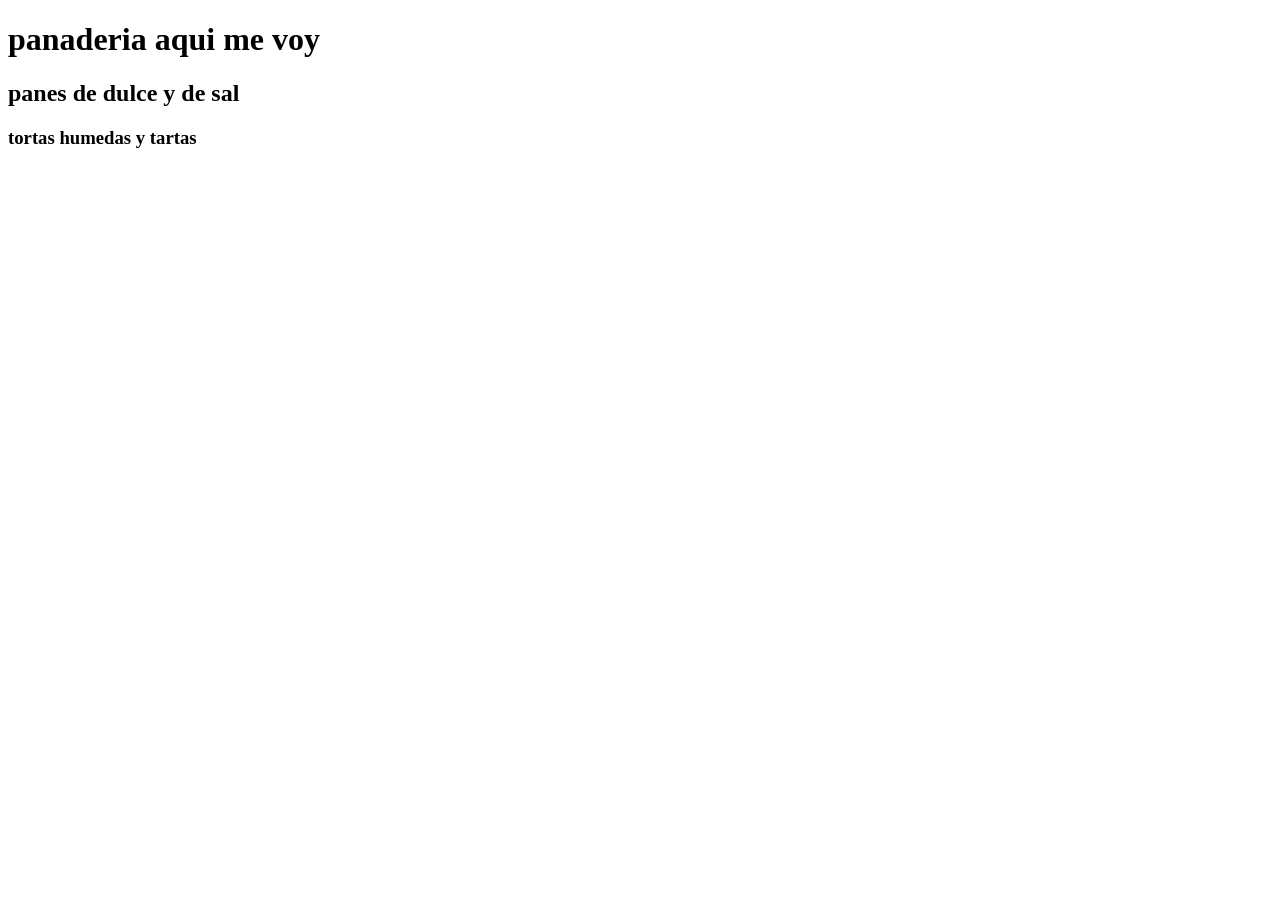
==== index.html @ b2ba05e3 "SEMANA 2" ====
<!DOCTYPE html>
<html lang="en">
<head>
    <meta charset="UTF-8">
    <meta name="viewport" content="width=device-width, initial-scale=1.0">
    <title>Document</title>
</head>
<body>
    <h1>panaderia aqui me voy </h1>
    <h2>panes de dulce y de sal </h2>
    <h3>tortas humedas y tartas </h3>
    
</body>
</html>
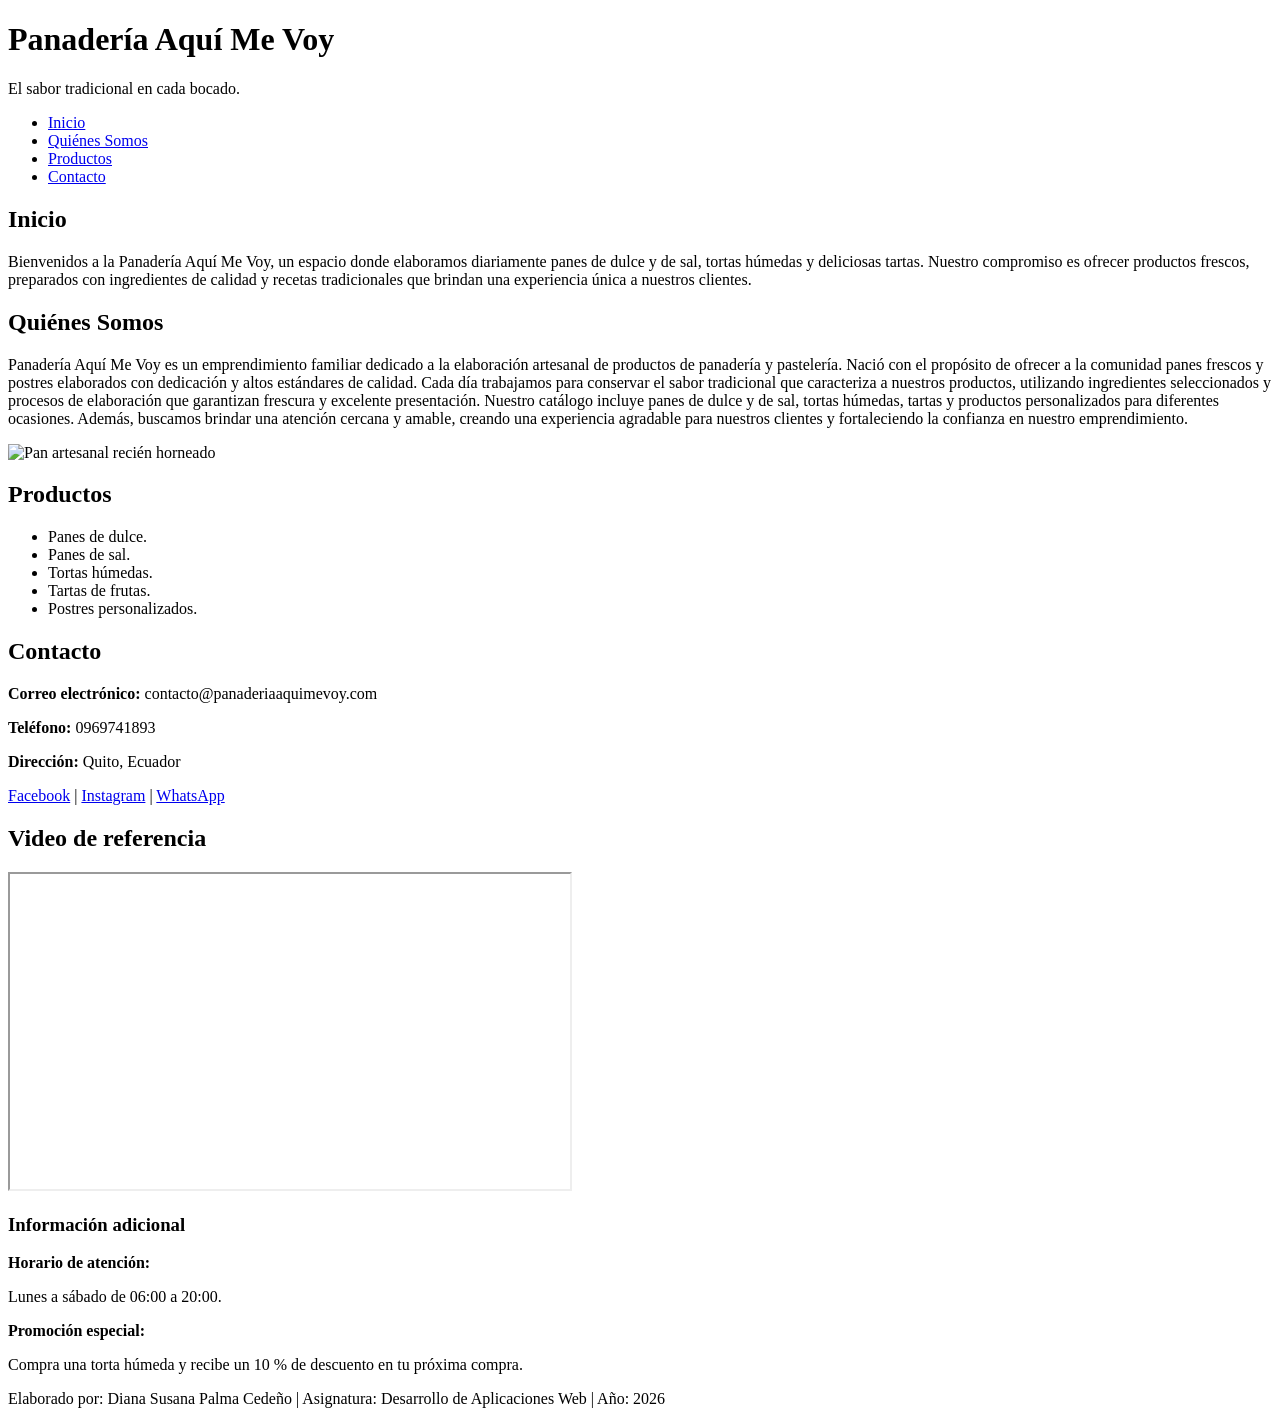
==== commit 3b2b2a63: "SEMANA 2" ====
--- a/index.html
+++ b/index.html
@@ -1,14 +1,123 @@
 <!DOCTYPE html>
-<html lang="en">
+<html lang="es">
+
 <head>
     <meta charset="UTF-8">
     <meta name="viewport" content="width=device-width, initial-scale=1.0">
-    <title>Document</title>
+    <title>Panadería Aquí Me Voy</title>
 </head>
+
 <body>
-    <h1>panaderia aqui me voy </h1>
-    <h2>panes de dulce y de sal </h2>
-    <h3>tortas humedas y tartas </h3>
-    
+
+    <header>
+        <h1>Panadería Aquí Me Voy</h1>
+        <p>El sabor tradicional en cada bocado.</p>
+    </header>
+
+    <nav>
+        <ul>
+            <li><a href="#inicio">Inicio</a></li>
+            <li><a href="#quienes-somos">Quiénes Somos</a></li>
+            <li><a href="#productos">Productos</a></li>
+            <li><a href="#contacto">Contacto</a></li>
+        </ul>
+    </nav>
+
+    <main>
+
+        <section id="inicio">
+            <h2>Inicio</h2>
+
+            <article>
+                <p>
+                    Bienvenidos a la Panadería Aquí Me Voy, un espacio donde elaboramos
+                    diariamente panes de dulce y de sal, tortas húmedas y deliciosas tartas.
+                    Nuestro compromiso es ofrecer productos frescos, preparados con ingredientes
+                    de calidad y recetas tradicionales que brindan una experiencia única a
+                    nuestros clientes.
+                </p>
+            </article>
+        </section>
+
+        <section id="quienes-somos">
+            <h2>Quiénes Somos</h2>
+
+            <p>
+                Panadería Aquí Me Voy es un emprendimiento familiar dedicado a la elaboración
+                artesanal de productos de panadería y pastelería. Nació con el propósito de
+                ofrecer a la comunidad panes frescos y postres elaborados con dedicación y
+                altos estándares de calidad.
+
+                Cada día trabajamos para conservar el sabor tradicional que caracteriza a
+                nuestros productos, utilizando ingredientes seleccionados y procesos de
+                elaboración que garantizan frescura y excelente presentación.
+
+                Nuestro catálogo incluye panes de dulce y de sal, tortas húmedas, tartas y
+                productos personalizados para diferentes ocasiones. Además, buscamos brindar
+                una atención cercana y amable, creando una experiencia agradable para nuestros
+                clientes y fortaleciendo la confianza en nuestro emprendimiento.
+            </p>
+
+            <img src="https://images.unsplash.com/photo-1509440159596-0249088772ff?w=800"
+                alt="Pan artesanal recién horneado" width="500">
+        </section>
+
+        <section id="productos">
+            <h2>Productos</h2>
+
+            <ul>
+                <li>Panes de dulce.</li>
+                <li>Panes de sal.</li>
+                <li>Tortas húmedas.</li>
+                <li>Tartas de frutas.</li>
+                <li>Postres personalizados.</li>
+            </ul>
+        </section>
+
+        <section id="contacto">
+            <h2>Contacto</h2>
+
+            <p><strong>Correo electrónico:</strong> contacto@panaderiaaquimevoy.com</p>
+            <p><strong>Teléfono:</strong> 0969741893</p>
+            <p><strong>Dirección:</strong> Quito, Ecuador</p>
+
+            <p>
+                <a href="https://www.facebook.com/" target="_blank">Facebook</a> |
+                <a href="https://www.instagram.com/" target="_blank">Instagram</a> |
+                <a href="https://www.whatsapp.com/" target="_blank">WhatsApp</a>
+            </p>
+        </section>
+
+        <section>
+            <h2>Video de referencia</h2>
+
+            <iframe width="560" height="315"
+                src="https://www.youtube.com/embed/8M7A7aTg3Yo"
+                title="Proceso de elaboración del pan"
+                allowfullscreen>
+            </iframe>
+        </section>
+
+    </main>
+
+    <aside>
+        <h3>Información adicional</h3>
+
+        <p><strong>Horario de atención:</strong></p>
+        <p>Lunes a sábado de 06:00 a 20:00.</p>
+
+        <p><strong>Promoción especial:</strong></p>
+        <p>Compra una torta húmeda y recibe un 10 % de descuento en tu próxima compra.</p>
+    </aside>
+
+    <footer>
+        <p>
+            Elaborado por: Diana Susana Palma Cedeño |
+            Asignatura: Desarrollo de Aplicaciones Web |
+            Año: 2026
+        </p>
+    </footer>
+
 </body>
+
 </html>
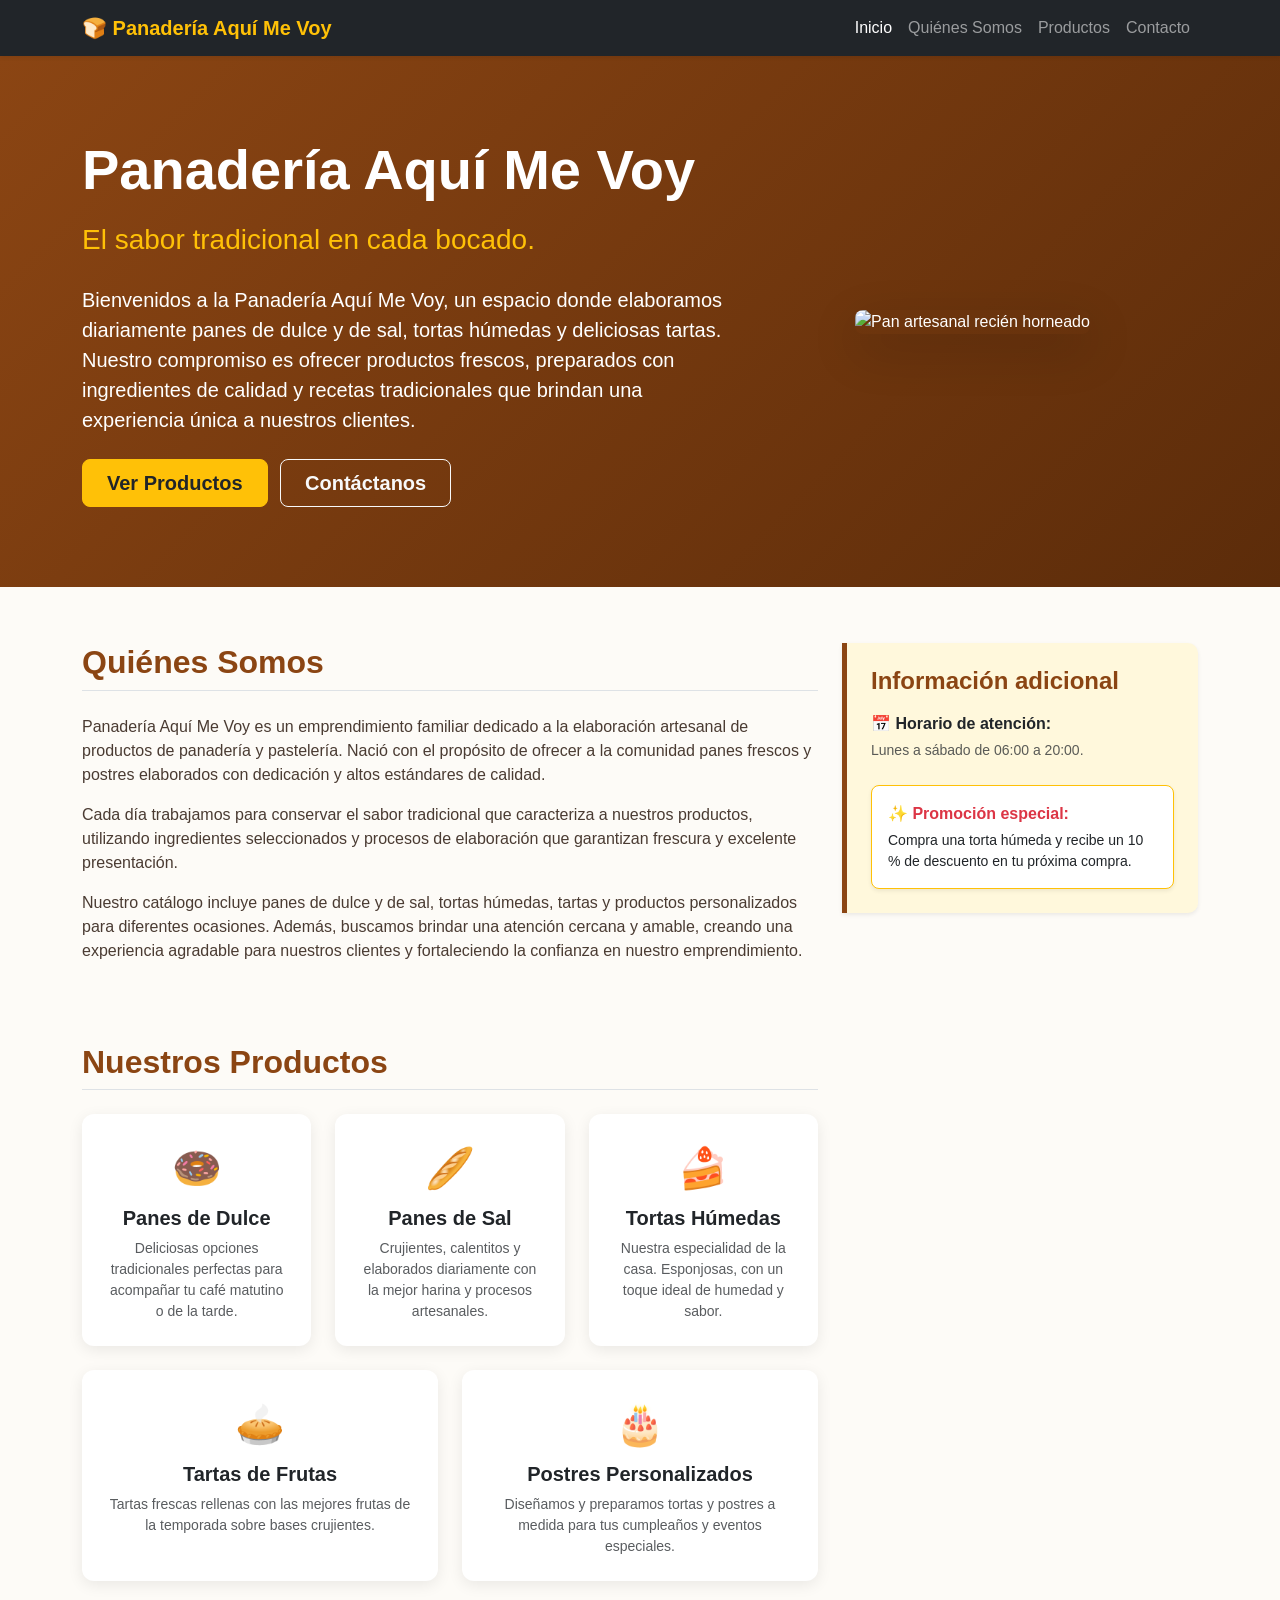
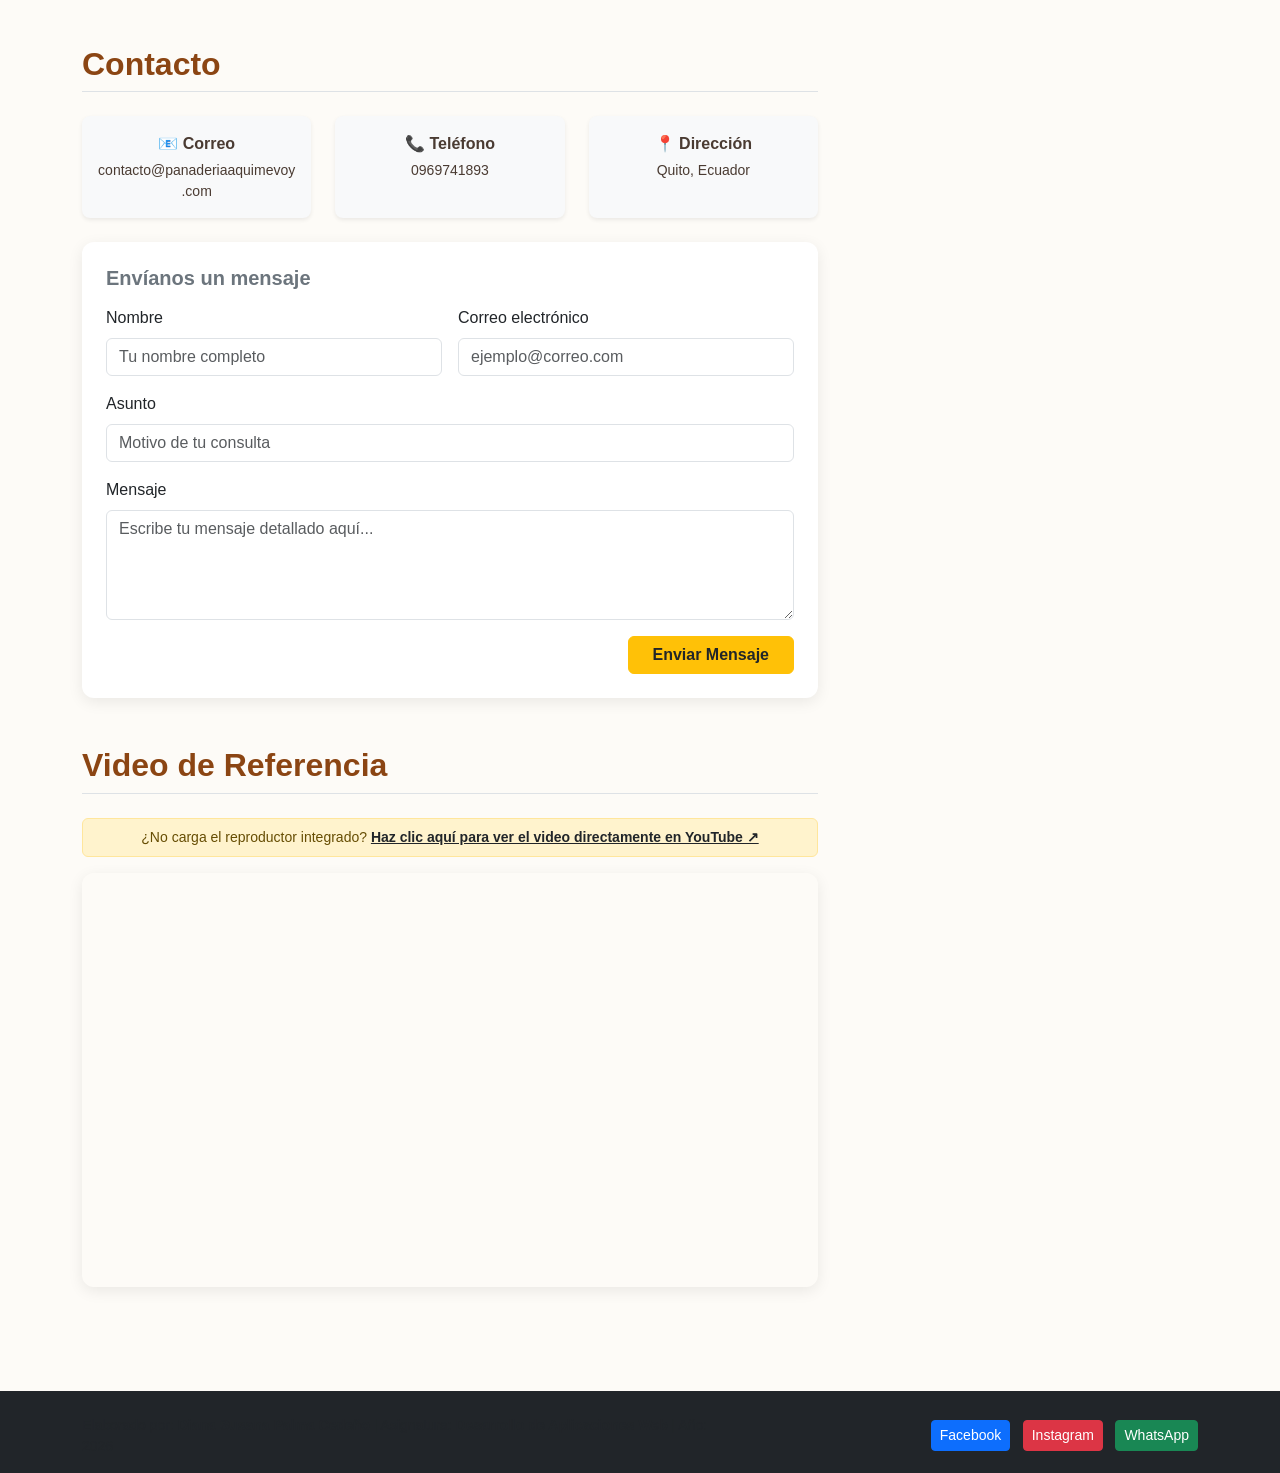
==== commit 8d7f7944: "Semana 2" ====
--- a/index.html
+++ b/index.html
@@ -5,119 +5,320 @@
     <meta charset="UTF-8">
     <meta name="viewport" content="width=device-width, initial-scale=1.0">
     <title>Panadería Aquí Me Voy</title>
+    
+    <link href="https://cdn.jsdelivr.net/npm/bootstrap@5.3.3/dist/css/bootstrap.min.css" rel="stylesheet" integrity="sha384-QWTKZyjpPEjISv5WaRU9OFeRpok6YctnYmDr5pNlyT2bRjXh0JMhjY6hW+ALEwIH" crossorigin="anonymous">
+    
+    <style>
+        :root {
+            --primary-color: #8B4513; /* Marrón cálido para panadería */
+            --accent-color: #D2691E;  /* Color chocolate/tostado */
+            --light-bg: #FFF8DC;      /* Fondo crema suave */
+            --custom-shadow: 0 4px 15px rgba(0, 0, 0, 0.08);
+        }
+
+        body {
+            font-family: 'Segoe UI', Tahoma, Geneva, Verdana, sans-serif;
+            background-color: #fdfbf7;
+            color: #4a3b32;
+            scroll-behavior: smooth;
+        }
+
+        /* Hero Section personalizado */
+        .hero-section {
+            background: linear-gradient(135deg, #8B4513 0%, #5c2c0a 100%);
+            color: #fff;
+            padding: 80px 0;
+        }
+
+        /* Tarjetas de productos personalizadas */
+        .card-custom {
+            border: none;
+            border-radius: 12px;
+            box-shadow: var(--custom-shadow);
+            transition: transform 0.3s ease, box-shadow 0.3s ease;
+            background-color: #ffffff;
+        }
+
+        .card-custom:hover {
+            transform: translateY(-5px);
+            box-shadow: 0 8px 25px rgba(139, 69, 19, 0.15);
+        }
+
+        /* Estilo para el panel lateral Aside */
+        .aside-panel {
+            background-color: var(--light-bg);
+            border-left: 5px solid var(--primary-color);
+            border-radius: 0 10px 10px 0;
+        }
+
+        /* Ajuste responsivo para el contenedor de video */
+        .video-container {
+            position: relative;
+            padding-bottom: 56.25%;
+            height: 0;
+            overflow: hidden;
+            border-radius: 12px;
+            box-shadow: var(--custom-shadow);
+        }
+
+        .video-container iframe {
+            position: absolute;
+            top: 0;
+            left: 0;
+            width: 100%;
+            height: 100%;
+        }
+
+        /* Media Query obligatoria para optimización en pantallas pequeñas */
+        @media (max-width: 768px) {
+            .hero-section {
+                padding: 50px 0;
+                text-align: center;
+            }
+            .aside-panel {
+                border-left: none;
+                border-top: 5px solid var(--primary-color);
+                border-radius: 0 0 10px 10px;
+                margin-top: 2rem;
+            }
+        }
+    </style>
 </head>
 
 <body>
 
-    <header>
-        <h1>Panadería Aquí Me Voy</h1>
-        <p>El sabor tradicional en cada bocado.</p>
+    <header class="sticky-top">
+        <nav class="navbar navbar-expand-lg navbar-dark bg-dark shadow-sm">
+            <div class="container">
+                <a class="navbar-brand fw-bold text-warning" href="#">🍞 Panadería Aquí Me Voy</a>
+                <button class="navbar-toggler" type="button" data-bs-toggle="collapse" data-bs-target="#navbarNav" aria-controls="navbarNav" aria-expanded="false" aria-label="Toggle navigation">
+                    <span class="navbar-toggler-icon"></span>
+                </button>
+                <div class="collapse navbar-collapse" id="navbarNav">
+                    <ul class="navbar-nav ms-auto fw-medium">
+                        <li class="nav-item"><a class="nav-link active" href="#inicio">Inicio</a></li>
+                        <li class="nav-item"><a class="nav-link" href="#quienes-somos">Quiénes Somos</a></li>
+                        <li class="nav-item"><a class="nav-link" href="#productos">Productos</a></li>
+                        <li class="nav-item"><a class="nav-link" href="#contacto">Contacto</a></li>
+                    </ul>
+                </div>
+            </div>
+        </nav>
     </header>
 
-    <nav>
-        <ul>
-            <li><a href="#inicio">Inicio</a></li>
-            <li><a href="#quienes-somos">Quiénes Somos</a></li>
-            <li><a href="#productos">Productos</a></li>
-            <li><a href="#contacto">Contacto</a></li>
-        </ul>
-    </nav>
-
     <main>
 
-        <section id="inicio">
-            <h2>Inicio</h2>
-
-            <article>
-                <p>
-                    Bienvenidos a la Panadería Aquí Me Voy, un espacio donde elaboramos
-                    diariamente panes de dulce y de sal, tortas húmedas y deliciosas tartas.
-                    Nuestro compromiso es ofrecer productos frescos, preparados con ingredientes
-                    de calidad y recetas tradicionales que brindan una experiencia única a
-                    nuestros clientes.
-                </p>
-            </article>
+        <section id="inicio" class="hero-section text-center text-md-start">
+            <div class="container">
+                <div class="row align-items-center">
+                    <div class="col-md-7">
+                        <h1 class="display-4 fw-bold mb-3">Panadería Aquí Me Voy</h1>
+                        <p class="lead mb-4 fs-3 text-warning italic">El sabor tradicional en cada bocado.</p>
+                        <article>
+                            <p class="mb-4 fs-5">
+                                Bienvenidos a la Panadería Aquí Me Voy, un espacio donde elaboramos
+                                diariamente panes de dulce y de sal, tortas húmedas y deliciosas tartas.
+                                Nuestro compromiso es ofrecer productos frescos, preparados con ingredientes
+                                de calidad y recetas tradicionales que brindan una experiencia única a nuestros clientes.
+                            </p>
+                        </article>
+                        <a href="#productos" class="btn btn-warning btn-lg px-4 me-2 fw-semibold text-dark">Ver Productos</a>
+                        <a href="#contacto" class="btn btn-outline-light btn-lg px-4 fw-semibold">Contáctanos</a>
+                    </div>
+                    <div class="col-md-5 text-center mt-4 mt-md-0">
+                        <img src="https://images.unsplash.com/photo-1509440159596-0249088772ff?w=800" alt="Pan artesanal recién horneado" class="img-fluid rounded-3 shadow-lg">
+                    </div>
+                </div>
+            </div>
         </section>
 
-        <section id="quienes-somos">
-            <h2>Quiénes Somos</h2>
-
-            <p>
-                Panadería Aquí Me Voy es un emprendimiento familiar dedicado a la elaboración
-                artesanal de productos de panadería y pastelería. Nació con el propósito de
-                ofrecer a la comunidad panes frescos y postres elaborados con dedicación y
-                altos estándares de calidad.
-
-                Cada día trabajamos para conservar el sabor tradicional que caracteriza a
-                nuestros productos, utilizando ingredientes seleccionados y procesos de
-                elaboración que garantizan frescura y excelente presentación.
-
-                Nuestro catálogo incluye panes de dulce y de sal, tortas húmedas, tartas y
-                productos personalizados para diferentes ocasiones. Además, buscamos brindar
-                una atención cercana y amable, creando una experiencia agradable para nuestros
-                clientes y fortaleciendo la confianza en nuestro emprendimiento.
-            </p>
-
-            <img src="https://images.unsplash.com/photo-1509440159596-0249088772ff?w=800"
-                alt="Pan artesanal recién horneado" width="500">
-        </section>
-
-        <section id="productos">
-            <h2>Productos</h2>
-
-            <ul>
-                <li>Panes de dulce.</li>
-                <li>Panes de sal.</li>
-                <li>Tortas húmedas.</li>
-                <li>Tartas de frutas.</li>
-                <li>Postres personalizados.</li>
-            </ul>
-        </section>
-
-        <section id="contacto">
-            <h2>Contacto</h2>
-
-            <p><strong>Correo electrónico:</strong> contacto@panaderiaaquimevoy.com</p>
-            <p><strong>Teléfono:</strong> 0969741893</p>
-            <p><strong>Dirección:</strong> Quito, Ecuador</p>
-
-            <p>
-                <a href="https://www.facebook.com/" target="_blank">Facebook</a> |
-                <a href="https://www.instagram.com/" target="_blank">Instagram</a> |
-                <a href="https://www.whatsapp.com/" target="_blank">WhatsApp</a>
-            </p>
-        </section>
-
-        <section>
-            <h2>Video de referencia</h2>
-
-            <iframe width="560" height="315"
-                src="https://www.youtube.com/embed/8M7A7aTg3Yo"
-                title="Proceso de elaboración del pan"
-                allowfullscreen>
-            </iframe>
-        </section>
+        <div class="container my-5 py-2">
+            <div class="row">
+                
+                <div class="col-lg-8">
+                    
+                    <section id="quienes-somos" class="mb-5 pb-3">
+                        <h2 class="fw-bold text-start mb-4 pb-2 border-bottom" style="color: var(--primary-color);">Quiénes Somos</h2>
+                        <div class="row align-items-center">
+                            <div class="col-md-12">
+                                <p class="lh-base text-justify">
+                                    Panadería Aquí Me Voy es un emprendimiento familiar dedicado a la elaboración
+                                    artesanal de productos de panadería y pastelería. Nació con el propósito de
+                                    ofrecer a la comunidad panes frescos y postres elaborados con dedicación y
+                                    altos estándares de calidad.
+                                </p>
+                                <p class="lh-base text-justify">
+                                    Cada día trabajamos para conservar el sabor tradicional que caracteriza a
+                                    nuestros productos, utilizando ingredientes seleccionados y procesos de
+                                    elaboración que garantizan frescura y excelente presentación.
+                                </p>
+                                <p class="lh-base text-justify">
+                                    Nuestro catálogo incluye panes de dulce y de sal, tortas húmedas, tartas y
+                                    productos personalizados para diferentes ocasiones. Además, buscamos brindar
+                                    una atención cercana y amable, creando una experiencia agradable para nuestros
+                                    clientes y fortaleciendo la confianza en nuestro emprendimiento.
+                                </p>
+                            </div>
+                        </div>
+                    </section>
+
+                    <section id="productos" class="mb-5 pb-3">
+                        <h2 class="fw-bold mb-4 pb-2 border-bottom" style="color: var(--primary-color);">Nuestros Productos</h2>
+                        <div class="row g-4">
+                            <div class="col-md-6 col-xl-4">
+                                <div class="card h-100 card-custom">
+                                    <div class="card-body p-4 text-center">
+                                        <div class="fs-1 mb-2">🍩</div>
+                                        <h5 class="card-title fw-bold">Panes de Dulce</h5>
+                                        <p class="card-text text-muted small">Deliciosas opciones tradicionales perfectas para acompañar tu café matutino o de la tarde.</p>
+                                    </div>
+                                </div>
+                            </div>
+                            <div class="col-md-6 col-xl-4">
+                                <div class="card h-100 card-custom">
+                                    <div class="card-body p-4 text-center">
+                                        <div class="fs-1 mb-2">🥖</div>
+                                        <h5 class="card-title fw-bold">Panes de Sal</h5>
+                                        <p class="card-text text-muted small">Crujientes, calentitos y elaborados diariamente con la mejor harina y procesos artesanales.</p>
+                                    </div>
+                                </div>
+                            </div>
+                            <div class="col-md-6 col-xl-4">
+                                <div class="card h-100 card-custom">
+                                    <div class="card-body p-4 text-center">
+                                        <div class="fs-1 mb-2">🍰</div>
+                                        <h5 class="card-title fw-bold">Tortas Húmedas</h5>
+                                        <p class="card-text text-muted small">Nuestra especialidad de la casa. Esponjosas, con un toque ideal de humedad y sabor.</p>
+                                    </div>
+                                </div>
+                            </div>
+                            <div class="col-md-6 col-xl-6">
+                                <div class="card h-100 card-custom">
+                                    <div class="card-body p-4 text-center">
+                                        <div class="fs-1 mb-2">🥧</div>
+                                        <h5 class="card-title fw-bold">Tartas de Frutas</h5>
+                                        <p class="card-text text-muted small">Tartas frescas rellenas con las mejores frutas de la temporada sobre bases crujientes.</p>
+                                    </div>
+                                </div>
+                            </div>
+                            <div class="col-md-12 col-xl-6">
+                                <div class="card h-100 card-custom">
+                                    <div class="card-body p-4 text-center">
+                                        <div class="fs-1 mb-2">🎂</div>
+                                        <h5 class="card-title fw-bold">Postres Personalizados</h5>
+                                        <p class="card-text text-muted small">Diseñamos y preparamos tortas y postres a medida para tus cumpleaños y eventos especiales.</p>
+                                    </div>
+                                </div>
+                            </div>
+                        </div>
+                    </section>
+
+                    <section id="contacto" class="mb-5">
+                        <h2 class="fw-bold mb-4 pb-2 border-bottom" style="color: var(--primary-color);">Contacto</h2>
+                        
+                        <div class="row g-4 mb-4">
+                            <div class="col-md-4 text-center">
+                                <div class="p-3 bg-light rounded-3 shadow-sm h-100">
+                                    <p class="mb-1 fw-bold">📧 Correo</p>
+                                    <p class="small text-break mb-0">contacto@panaderiaaquimevoy.com</p>
+                                </div>
+                            </div>
+                            <div class="col-md-4 text-center">
+                                <div class="p-3 bg-light rounded-3 shadow-sm h-100">
+                                    <p class="mb-1 fw-bold">📞 Teléfono</p>
+                                    <p class="small mb-0">0969741893</p>
+                                </div>
+                            </div>
+                            <div class="col-md-4 text-center">
+                                <div class="p-3 bg-light rounded-3 shadow-sm h-100">
+                                    <p class="mb-1 fw-bold">📍 Dirección</p>
+                                    <p class="small mb-0">Quito, Ecuador</p>
+                                </div>
+                            </div>
+                        </div>
+
+                        <div class="card card-custom p-4">
+                            <h4 class="mb-3 fw-bold h5 text-secondary">Envíanos un mensaje</h4>
+                            <form action="#" method="POST">
+                                <div class="row g-3">
+                                    <div class="col-md-6">
+                                        <label for="nombre" class="form-label fw-medium">Nombre</label>
+                                        <input type="text" class="form-control" id="nombre" placeholder="Tu nombre completo" required>
+                                    </div>
+                                    <div class="col-md-6">
+                                        <label for="correo" class="form-label fw-medium">Correo electrónico</label>
+                                        <input type="email" class="form-control" id="correo" placeholder="ejemplo@correo.com" required>
+                                    </div>
+                                    <div class="col-12">
+                                        <label for="asunto" class="form-label fw-medium">Asunto</label>
+                                        <input type="text" class="form-control" id="asunto" placeholder="Motivo de tu consulta" required>
+                                    </div>
+                                    <div class="col-12">
+                                        <label for="mensaje" class="form-label fw-medium">Mensaje</label>
+                                        <textarea class="form-control" id="mensaje" rows="4" placeholder="Escribe tu mensaje detallado aquí..." required></textarea>
+                                    </div>
+                                    <div class="col-12 text-end">
+                                        <button type="submit" class="btn btn-warning px-4 fw-semibold text-dark">Enviar Mensaje</button>
+                                    </div>
+                                </div>
+                            </form>
+                        </div>
+                    </section>
+
+                    <section class="mb-5">
+                        <h2 class="fw-bold mb-4 pb-2 border-bottom" style="color: var(--primary-color);">Video de Referencia</h2>
+                        
+                        <div class="alert alert-warning text-center mb-3 p-2 small" role="alert">
+                            ¿No carga el reproductor integrado? 
+                            <a href="https://youtu.be/_om7--IxCIY" target="_blank" class="fw-bold text-dark text-decoration-underline">
+                                Haz clic aquí para ver el video directamente en YouTube ↗
+                            </a>
+                        </div>
+
+                        <div class="video-container">
+                            <iframe src="https://www.youtube.com/embed/_om7--IxCIY" title="Proceso de elaboración cinematográfico del pan" allowfullscreen></iframe>
+                        </div>
+                    </section>
+
+                </div> <aside class="col-lg-4">
+                    <div class="aside-panel p-4 shadow-sm sticky-top" style="top: 85px; z-index: 10;">
+                        <h3 class="fw-bold h4 mb-3" style="color: var(--primary-color);">Información adicional</h3>
+                        
+                        <p class="mb-1 fw-bold text-dark">📅 Horario de atención:</p>
+                        <p class="text-muted small mb-4">Lunes a sábado de 06:00 a 20:00.</p>
+                        
+                        <div class="p-3 rounded-3 bg-white border border-warning shadow-sm">
+                            <p class="mb-1 fw-bold text-danger">✨ Promoción especial:</p>
+                            <p class="small mb-0 text-dark">Compra una torta húmeda y recibe un 10 % de descuento en tu próxima compra.</p>
+                        </div>
+                    </div>
+                </aside>
+
+            </div>
+        </div>
 
     </main>
 
-    <aside>
-        <h3>Información adicional</h3>
-
-        <p><strong>Horario de atención:</strong></p>
-        <p>Lunes a sábado de 06:00 a 20:00.</p>
-
-        <p><strong>Promoción especial:</strong></p>
-        <p>Compra una torta húmeda y recibe un 10 % de descuento en tu próxima compra.</p>
-    </aside>
-
-    <footer>
-        <p>
-            Elaborado por: Diana Susana Palma Cedeño |
-            Asignatura: Desarrollo de Aplicaciones Web |
-            Año: 2026
-        </p>
+    <footer class="bg-dark text-white pt-4 pb-3 mt-5">
+        <div class="container text-center text-md-start">
+            <div class="row align-items-center">
+                <div class="col-md-7 mb-3 mb-md-0">
+                    <p class="mb-0 small text-muted">
+                        Elaborado por: <strong>Diana Susana Palma Cedeño</strong> | 
+                        Asignatura: <strong>Desarrollo de Aplicaciones Web</strong> | 
+                        Año: 2026
+                    </p>
+                </div>
+                <div class="col-md-5 text-center text-md-end">
+                    <a href="https://www.facebook.com/" target="_blank" class="btn btn-sm btn-primary me-2 fw-medium">Facebook</a>
+                    <a href="https://www.instagram.com/" target="_blank" class="btn btn-sm btn-danger me-2 fw-medium">Instagram</a>
+                    <a href="https://www.whatsapp.com/" target="_blank" class="btn btn-sm btn-success fw-medium">WhatsApp</a>
+                </div>
+            </div>
+        </div>
     </footer>
 
+    <script src="https://cdn.jsdelivr.net/npm/bootstrap@5.3.3/dist/js/bootstrap.bundle.min.js" integrity="sha384-YvpcrYf0tY3lHB60NNkmXc5s9fDVZLESaAA55NDzOxhy9GkcIdslK1eN7N6jIeHz" crossorigin="anonymous"></script>
 </body>
 
 </html>
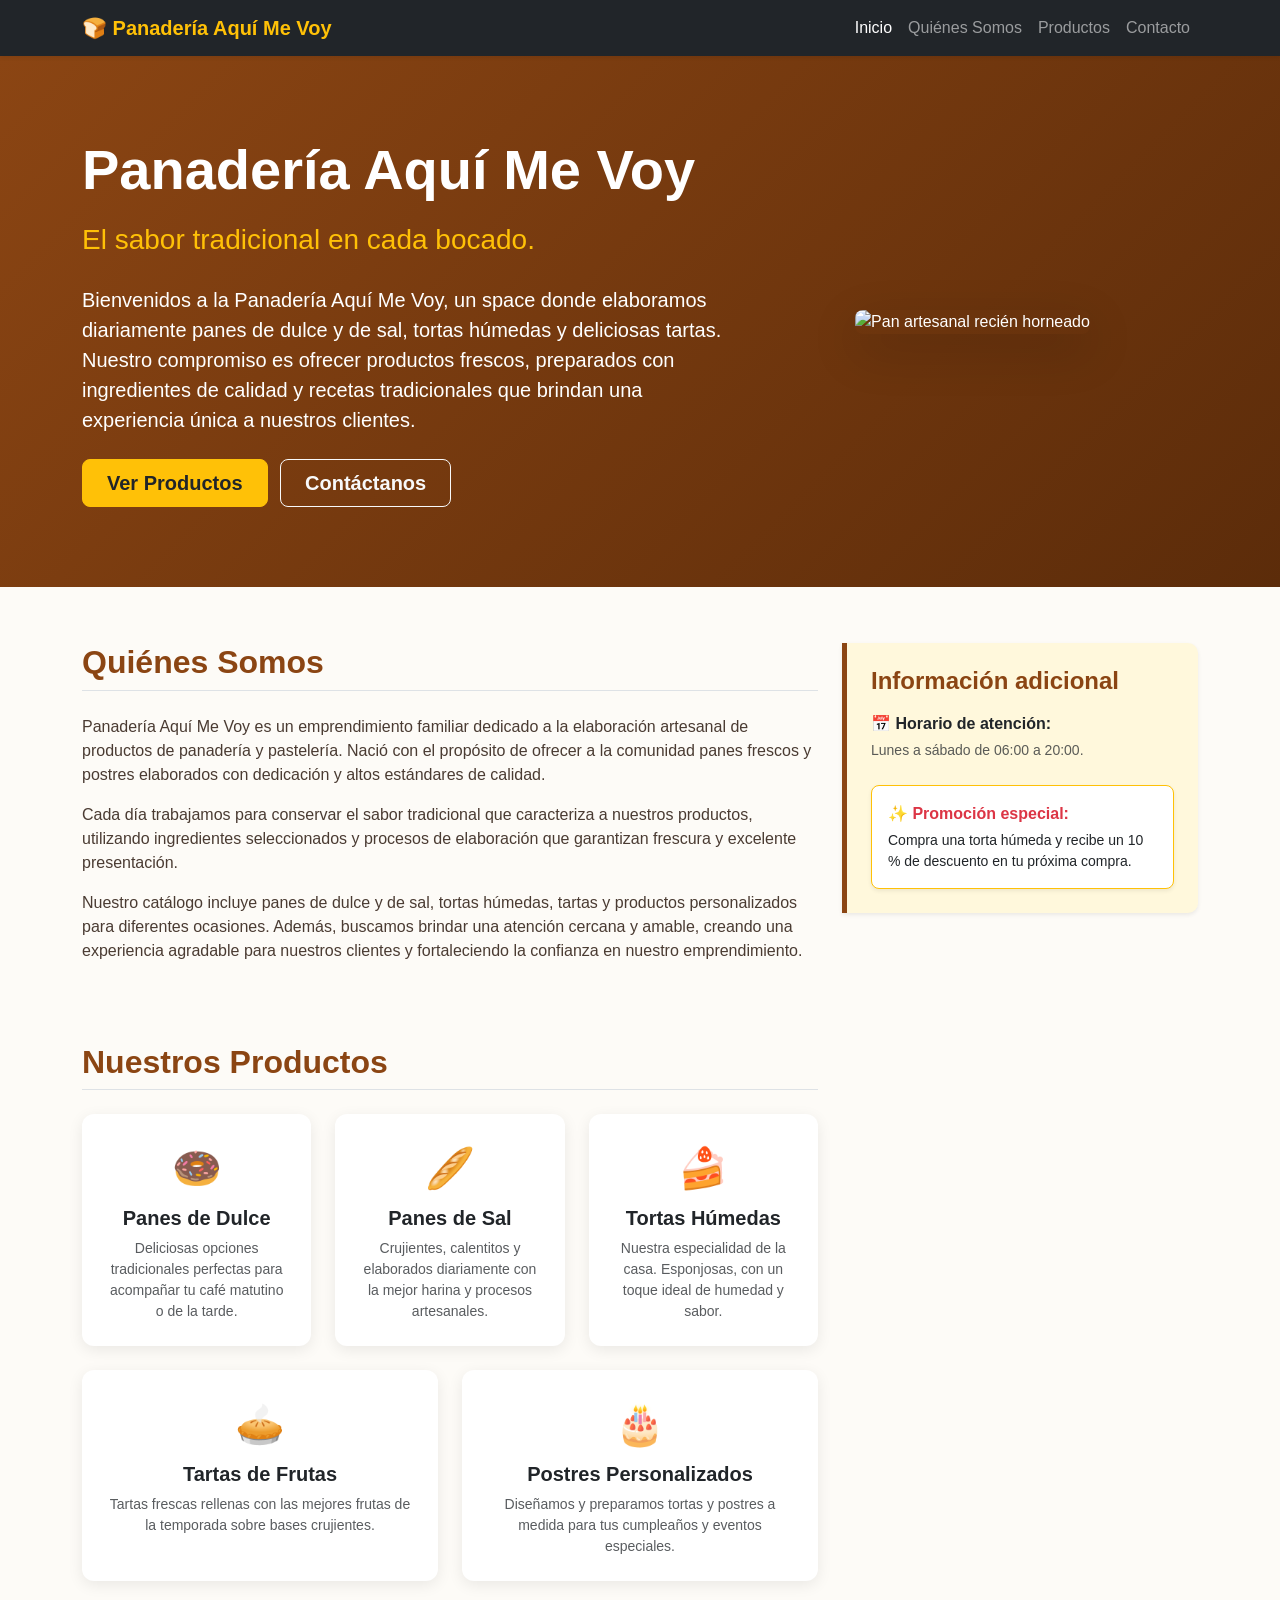
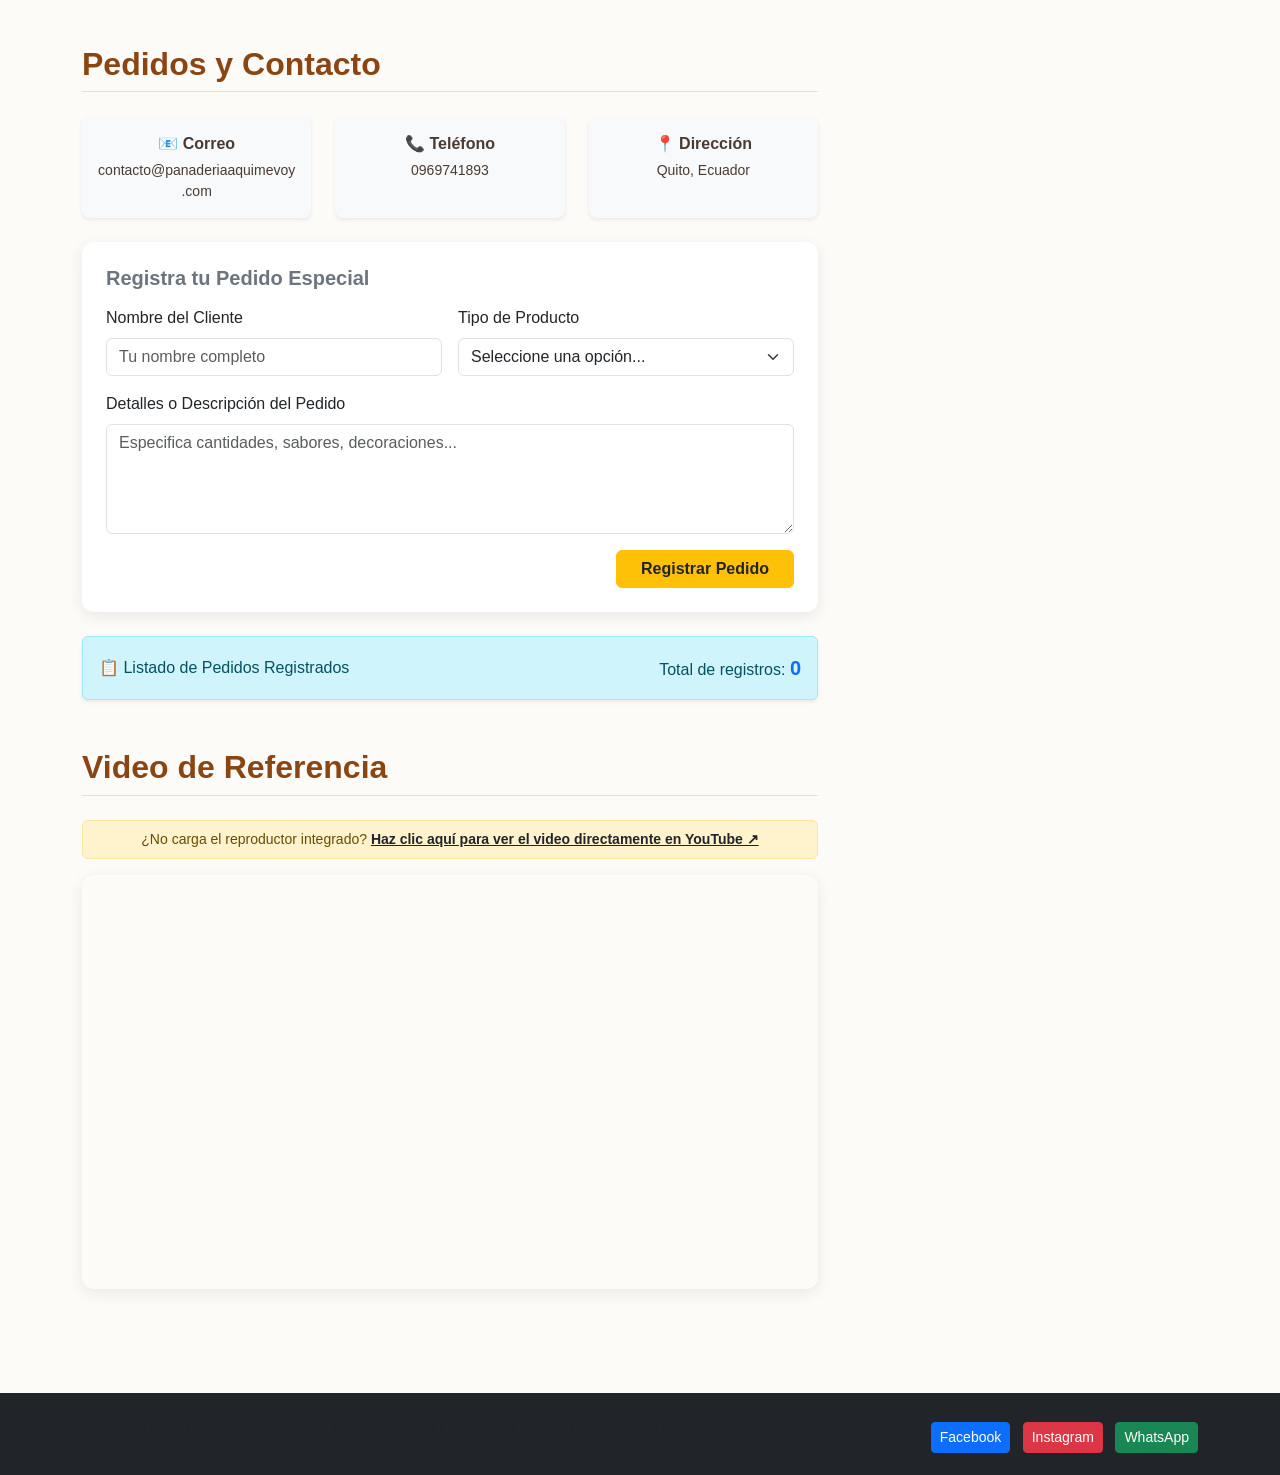
==== commit d2890b2d: "Actualizacion SEMANA 5" ====
--- a/index.html
+++ b/index.html
@@ -116,7 +116,7 @@
                         <p class="lead mb-4 fs-3 text-warning italic">El sabor tradicional en cada bocado.</p>
                         <article>
                             <p class="mb-4 fs-5">
-                                Bienvenidos a la Panadería Aquí Me Voy, un espacio donde elaboramos
+                                Bienvenidos a la Panadería Aquí Me Voy, un space donde elaboramos
                                 diariamente panes de dulce y de sal, tortas húmedas y deliciosas tartas.
                                 Nuestro compromiso es ofrecer productos frescos, preparados con ingredientes
                                 de calidad y recetas tradicionales que brindan una experiencia única a nuestros clientes.
@@ -214,7 +214,7 @@
                     </section>
 
                     <section id="contacto" class="mb-5">
-                        <h2 class="fw-bold mb-4 pb-2 border-bottom" style="color: var(--primary-color);">Contacto</h2>
+                        <h2 class="fw-bold mb-4 pb-2 border-bottom" style="color: var(--primary-color);">Pedidos y Contacto</h2>
                         
                         <div class="row g-4 mb-4">
                             <div class="col-md-4 text-center">
@@ -237,31 +237,45 @@
                             </div>
                         </div>
 
+                        <div id="mensajeAlerta" class="mb-3"></div>
+
                         <div class="card card-custom p-4">
-                            <h4 class="mb-3 fw-bold h5 text-secondary">Envíanos un mensaje</h4>
-                            <form action="#" method="POST">
+                            <h4 class="mb-3 fw-bold h5 text-secondary">Registra tu Pedido Especial</h4>
+                            <form id="formPedido">
                                 <div class="row g-3">
                                     <div class="col-md-6">
-                                        <label for="nombre" class="form-label fw-medium">Nombre</label>
-                                        <input type="text" class="form-control" id="nombre" placeholder="Tu nombre completo" required>
+                                        <label for="nombreCliente" class="form-label fw-medium">Nombre del Cliente</label>
+                                        <input type="text" class="form-control" id="nombreCliente" placeholder="Tu nombre completo">
                                     </div>
                                     <div class="col-md-6">
-                                        <label for="correo" class="form-label fw-medium">Correo electrónico</label>
-                                        <input type="email" class="form-control" id="correo" placeholder="ejemplo@correo.com" required>
+                                        <label for="tipoProducto" class="form-label fw-medium">Tipo de Producto</label>
+                                        <select class="form-select" id="tipoProducto">
+                                            <option value="">Seleccione una opción...</option>
+                                            <option value="Panes de Dulce">Panes de Dulce 🍩</option>
+                                            <option value="Panes de Sal">Panes de Sal 🥖</option>
+                                            <option value="Tortas Húmedas">Tortas Húmedas 🍰</option>
+                                            <option value="Tartas de Frutas">Tartas de Frutas 🥧</option>
+                                            <option value="Postres Personalizados">Postres Personalizados 🎂</option>
+                                        </select>
                                     </div>
                                     <div class="col-12">
-                                        <label for="asunto" class="form-label fw-medium">Asunto</label>
-                                        <input type="text" class="form-control" id="asunto" placeholder="Motivo de tu consulta" required>
-                                    </div>
-                                    <div class="col-12">
-                                        <label for="mensaje" class="form-label fw-medium">Mensaje</label>
-                                        <textarea class="form-control" id="mensaje" rows="4" placeholder="Escribe tu mensaje detallado aquí..." required></textarea>
+                                        <label for="detallesPedido" class="form-label fw-medium">Detalles o Descripción del Pedido</label>
+                                        <textarea class="form-control" id="detallesPedido" rows="4" placeholder="Especifica cantidades, sabores, decoraciones..."></textarea>
                                     </div>
                                     <div class="col-12 text-end">
-                                        <button type="submit" class="btn btn-warning px-4 fw-semibold text-dark">Enviar Mensaje</button>
+                                        <button type="submit" class="btn btn-warning px-4 fw-semibold text-dark">Registrar Pedido</button>
                                     </div>
                                 </div>
                             </form>
+                        </div>
+
+                        <div class="mt-4">
+                            <div class="alert alert-info d-flex justify-content-between align-items-center shadow-sm">
+                                <span>📋 Listado de Pedidos Registrados</span>
+                                <span>Total de registros: <span id="totalRegistros" class="fw-bold fs-5 text-primary">0</span></span>
+                            </div>
+                            <div id="listaRegistros" class="row g-3">
+                                </div>
                         </div>
                     </section>
 
@@ -319,6 +333,7 @@
     </footer>
 
     <script src="https://cdn.jsdelivr.net/npm/bootstrap@5.3.3/dist/js/bootstrap.bundle.min.js" integrity="sha384-YvpcrYf0tY3lHB60NNkmXc5s9fDVZLESaAA55NDzOxhy9GkcIdslK1eN7N6jIeHz" crossorigin="anonymous"></script>
+    <script src="script.js"></script>
 </body>
 
 </html>
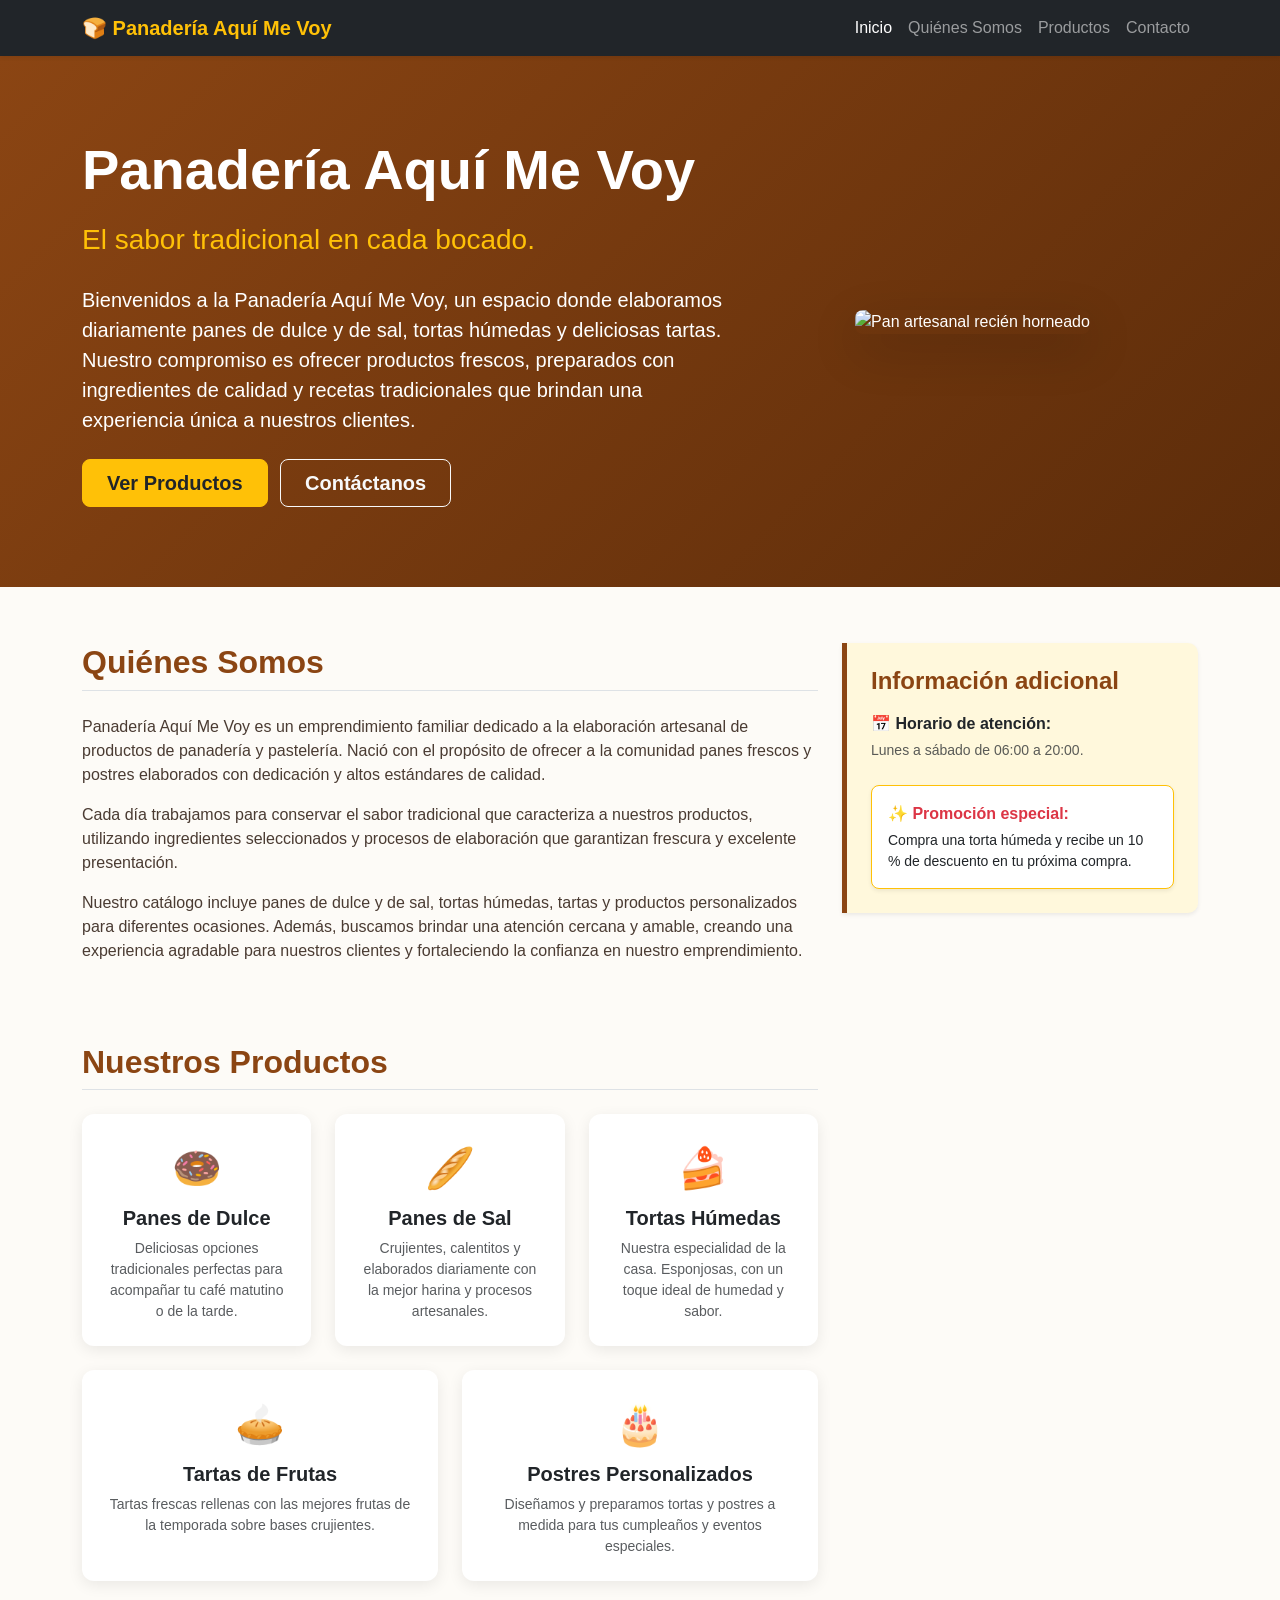
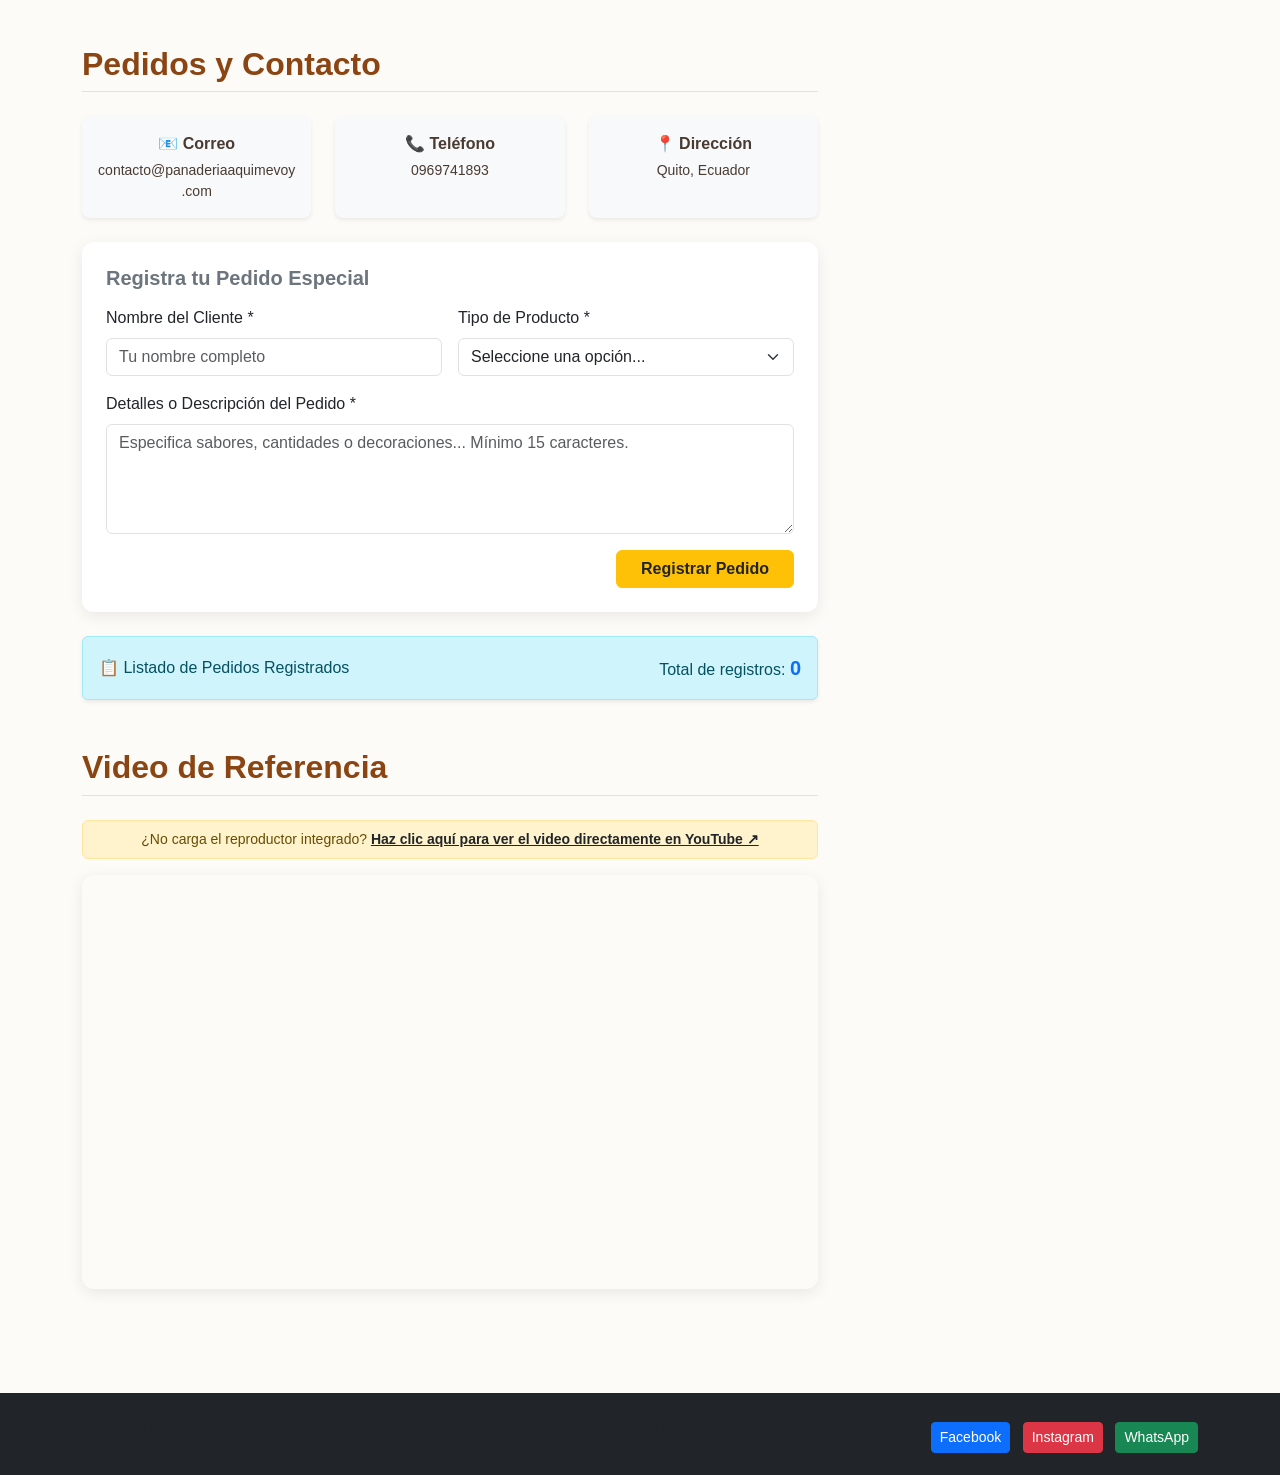
==== commit f031c830: "Actualizacion 4/6 Semana" ====
--- a/index.html
+++ b/index.html
@@ -5,84 +5,8 @@
     <meta charset="UTF-8">
     <meta name="viewport" content="width=device-width, initial-scale=1.0">
     <title>Panadería Aquí Me Voy</title>
-    
     <link href="https://cdn.jsdelivr.net/npm/bootstrap@5.3.3/dist/css/bootstrap.min.css" rel="stylesheet" integrity="sha384-QWTKZyjpPEjISv5WaRU9OFeRpok6YctnYmDr5pNlyT2bRjXh0JMhjY6hW+ALEwIH" crossorigin="anonymous">
-    
-    <style>
-        :root {
-            --primary-color: #8B4513; /* Marrón cálido para panadería */
-            --accent-color: #D2691E;  /* Color chocolate/tostado */
-            --light-bg: #FFF8DC;      /* Fondo crema suave */
-            --custom-shadow: 0 4px 15px rgba(0, 0, 0, 0.08);
-        }
-
-        body {
-            font-family: 'Segoe UI', Tahoma, Geneva, Verdana, sans-serif;
-            background-color: #fdfbf7;
-            color: #4a3b32;
-            scroll-behavior: smooth;
-        }
-
-        /* Hero Section personalizado */
-        .hero-section {
-            background: linear-gradient(135deg, #8B4513 0%, #5c2c0a 100%);
-            color: #fff;
-            padding: 80px 0;
-        }
-
-        /* Tarjetas de productos personalizadas */
-        .card-custom {
-            border: none;
-            border-radius: 12px;
-            box-shadow: var(--custom-shadow);
-            transition: transform 0.3s ease, box-shadow 0.3s ease;
-            background-color: #ffffff;
-        }
-
-        .card-custom:hover {
-            transform: translateY(-5px);
-            box-shadow: 0 8px 25px rgba(139, 69, 19, 0.15);
-        }
-
-        /* Estilo para el panel lateral Aside */
-        .aside-panel {
-            background-color: var(--light-bg);
-            border-left: 5px solid var(--primary-color);
-            border-radius: 0 10px 10px 0;
-        }
-
-        /* Ajuste responsivo para el contenedor de video */
-        .video-container {
-            position: relative;
-            padding-bottom: 56.25%;
-            height: 0;
-            overflow: hidden;
-            border-radius: 12px;
-            box-shadow: var(--custom-shadow);
-        }
-
-        .video-container iframe {
-            position: absolute;
-            top: 0;
-            left: 0;
-            width: 100%;
-            height: 100%;
-        }
-
-        /* Media Query obligatoria para optimización en pantallas pequeñas */
-        @media (max-width: 768px) {
-            .hero-section {
-                padding: 50px 0;
-                text-align: center;
-            }
-            .aside-panel {
-                border-left: none;
-                border-top: 5px solid var(--primary-color);
-                border-radius: 0 0 10px 10px;
-                margin-top: 2rem;
-            }
-        }
-    </style>
+    <link rel="stylesheet" href="style.css">
 </head>
 
 <body>
@@ -107,7 +31,6 @@
     </header>
 
     <main>
-
         <section id="inicio" class="hero-section text-center text-md-start">
             <div class="container">
                 <div class="row align-items-center">
@@ -116,7 +39,7 @@
                         <p class="lead mb-4 fs-3 text-warning italic">El sabor tradicional en cada bocado.</p>
                         <article>
                             <p class="mb-4 fs-5">
-                                Bienvenidos a la Panadería Aquí Me Voy, un space donde elaboramos
+                                Bienvenidos a la Panadería Aquí Me Voy, un espacio donde elaboramos
                                 diariamente panes de dulce y de sal, tortas húmedas y deliciosas tartas.
                                 Nuestro compromiso es ofrecer productos frescos, preparados con ingredientes
                                 de calidad y recetas tradicionales que brindan una experiencia única a nuestros clientes.
@@ -241,14 +164,17 @@
 
                         <div class="card card-custom p-4">
                             <h4 class="mb-3 fw-bold h5 text-secondary">Registra tu Pedido Especial</h4>
-                            <form id="formPedido">
+                            <form id="formPedido" novalidate>
                                 <div class="row g-3">
                                     <div class="col-md-6">
-                                        <label for="nombreCliente" class="form-label fw-medium">Nombre del Cliente</label>
+                                        <label for="nombreCliente" class="form-label fw-medium">Nombre del Cliente *</label>
                                         <input type="text" class="form-control" id="nombreCliente" placeholder="Tu nombre completo">
+                                        <div class="invalid-feedback">
+                                            El nombre es requerido y debe tener un mínimo de 5 letras.
+                                        </div>
                                     </div>
                                     <div class="col-md-6">
-                                        <label for="tipoProducto" class="form-label fw-medium">Tipo de Producto</label>
+                                        <label for="tipoProducto" class="form-label fw-medium">Tipo de Producto *</label>
                                         <select class="form-select" id="tipoProducto">
                                             <option value="">Seleccione una opción...</option>
                                             <option value="Panes de Dulce">Panes de Dulce 🍩</option>
@@ -257,10 +183,16 @@
                                             <option value="Tartas de Frutas">Tartas de Frutas 🥧</option>
                                             <option value="Postres Personalizados">Postres Personalizados 🎂</option>
                                         </select>
+                                        <div class="invalid-feedback">
+                                            Por favor, elija un tipo de producto de la lista.
+                                        </div>
                                     </div>
                                     <div class="col-12">
-                                        <label for="detallesPedido" class="form-label fw-medium">Detalles o Descripción del Pedido</label>
-                                        <textarea class="form-control" id="detallesPedido" rows="4" placeholder="Especifica cantidades, sabores, decoraciones..."></textarea>
+                                        <label for="detallesPedido" class="form-label fw-medium">Detalles o Descripción del Pedido *</label>
+                                        <textarea class="form-control" id="detallesPedido" rows="4" placeholder="Especifica sabores, cantidades o decoraciones... Mínimo 15 caracteres."></textarea>
+                                        <div class="invalid-feedback">
+                                            Debes ingresar una descripción detallada (mínimo 15 caracteres).
+                                        </div>
                                     </div>
                                     <div class="col-12 text-end">
                                         <button type="submit" class="btn btn-warning px-4 fw-semibold text-dark">Registrar Pedido</button>
@@ -281,26 +213,24 @@
 
                     <section class="mb-5">
                         <h2 class="fw-bold mb-4 pb-2 border-bottom" style="color: var(--primary-color);">Video de Referencia</h2>
-                        
                         <div class="alert alert-warning text-center mb-3 p-2 small" role="alert">
                             ¿No carga el reproductor integrado? 
                             <a href="https://youtu.be/_om7--IxCIY" target="_blank" class="fw-bold text-dark text-decoration-underline">
                                 Haz clic aquí para ver el video directamente en YouTube ↗
                             </a>
                         </div>
-
                         <div class="video-container">
                             <iframe src="https://www.youtube.com/embed/_om7--IxCIY" title="Proceso de elaboración cinematográfico del pan" allowfullscreen></iframe>
                         </div>
                     </section>
 
-                </div> <aside class="col-lg-4">
+                </div> 
+                
+                <aside class="col-lg-4">
                     <div class="aside-panel p-4 shadow-sm sticky-top" style="top: 85px; z-index: 10;">
                         <h3 class="fw-bold h4 mb-3" style="color: var(--primary-color);">Información adicional</h3>
-                        
                         <p class="mb-1 fw-bold text-dark">📅 Horario de atención:</p>
                         <p class="text-muted small mb-4">Lunes a sábado de 06:00 a 20:00.</p>
-                        
                         <div class="p-3 rounded-3 bg-white border border-warning shadow-sm">
                             <p class="mb-1 fw-bold text-danger">✨ Promoción especial:</p>
                             <p class="small mb-0 text-dark">Compra una torta húmeda y recibe un 10 % de descuento en tu próxima compra.</p>
@@ -310,7 +240,6 @@
 
             </div>
         </div>
-
     </main>
 
     <footer class="bg-dark text-white pt-4 pb-3 mt-5">
--- a/style.css
+++ b/style.css
@@ -0,0 +1,79 @@
+/* Variables de diseño de la Panadería */
+:root {
+    --primary-color: #8B4513; /* Marrón cálido para panadería */
+    --accent-color: #D2691E;  /* Color chocolate/tostado */
+    --light-bg: #FFF8DC;      /* Fondo crema suave */
+    --custom-shadow: 0 4px 15px rgba(0, 0, 0, 0.08);
+}
+
+body {
+    font-family: 'Segoe UI', Tahoma, Geneva, Verdana, sans-serif;
+    background-color: #fdfbf7;
+    color: #4a3b32;
+    scroll-behavior: smooth;
+}
+
+/* Hero Section */
+.hero-section {
+    background: linear-gradient(135deg, #8B4513 0%, #5c2c0a 100%);
+    color: #fff;
+    padding: 80px 0;
+}
+
+/* Tarjetas de productos personalizadas */
+.card-custom {
+    border: none;
+    border-radius: 12px;
+    box-shadow: var(--custom-shadow);
+    transition: transform 0.3s ease, box-shadow 0.3s ease;
+    background-color: #ffffff;
+}
+
+.card-custom:hover {
+    transform: translateY(-5px);
+    box-shadow: 0 8px 25px rgba(139, 69, 19, 0.15);
+}
+
+/* Panel Lateral Aside */
+.aside-panel {
+    background-color: var(--light-bg);
+    border-left: 5px solid var(--primary-color);
+    border-radius: 0 10px 10px 0;
+}
+
+/* Ajustes del contenedor interactivo del Video */
+.video-container {
+    position: relative;
+    padding-bottom: 56.25%;
+    height: 0;
+    overflow: hidden;
+    border-radius: 12px;
+    box-shadow: var(--custom-shadow);
+}
+
+.video-container iframe {
+    position: absolute;
+    top: 0;
+    left: 0;
+    width: 100%;
+    height: 100%;
+}
+
+/* Transiciones visuales suaves para validaciones en campos */
+.form-control, .form-select {
+    transition: border-color 0.2s ease-in-out, box-shadow 0.2s ease-in-out;
+}
+
+/* Media Query para responsividad en pantallas pequeñas */
+@media (max-width: 768px) {
+    .hero-section {
+        padding: 50px 0;
+        text-align: center;
+    }
+    .aside-panel {
+        border-left: none;
+        border-top: 5px solid var(--primary-color);
+        border-radius: 0 0 10px 10px;
+        margin-top: 2rem;
+    }
+}
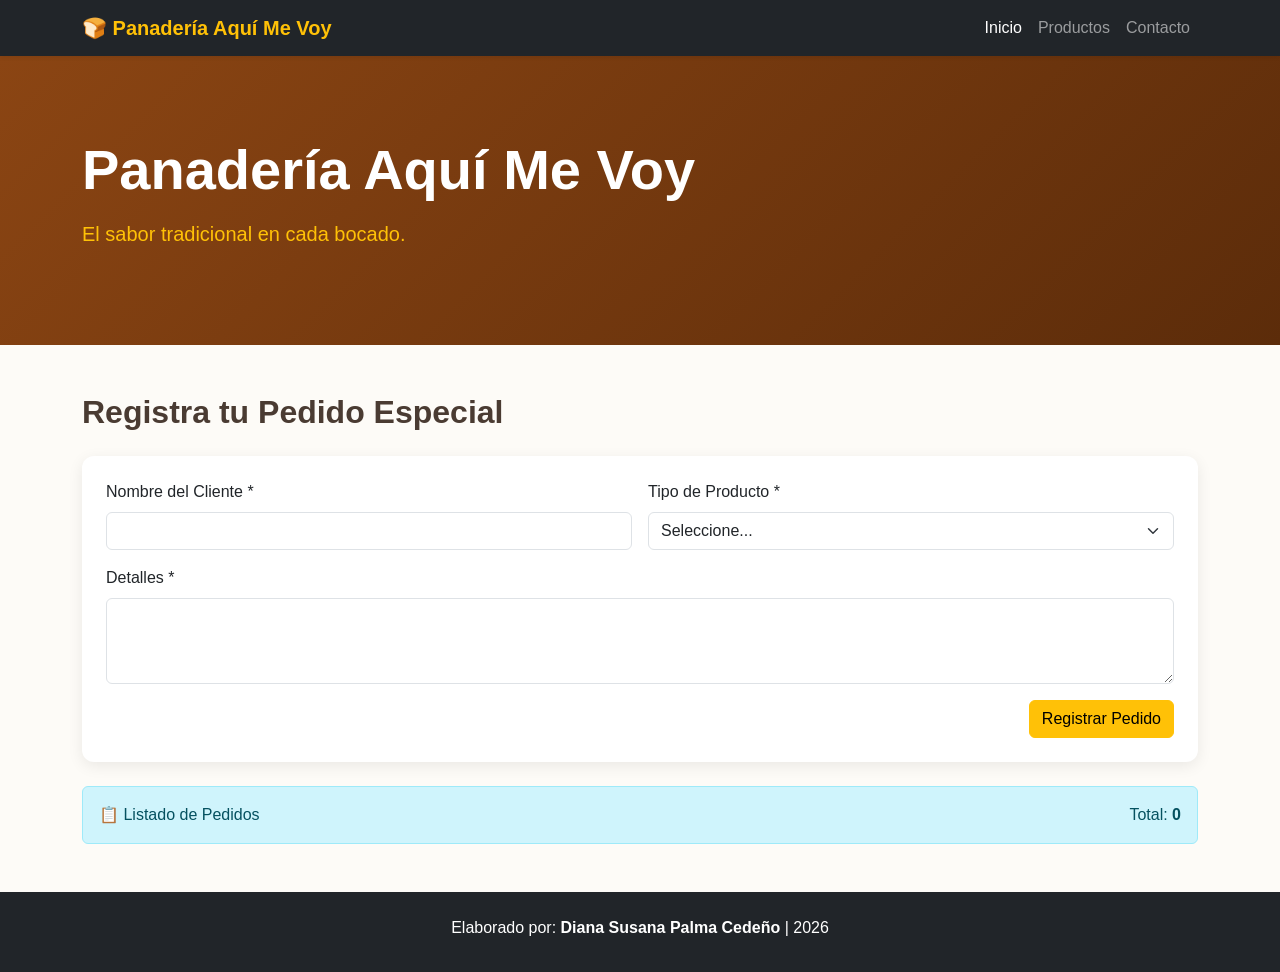
==== commit 43b70b75: "Proyecto Web Actualizado 4/7" ====
--- a/index.html
+++ b/index.html
@@ -1,27 +1,25 @@
 <!DOCTYPE html>
 <html lang="es">
-
 <head>
     <meta charset="UTF-8">
     <meta name="viewport" content="width=device-width, initial-scale=1.0">
     <title>Panadería Aquí Me Voy</title>
-    <link href="https://cdn.jsdelivr.net/npm/bootstrap@5.3.3/dist/css/bootstrap.min.css" rel="stylesheet" integrity="sha384-QWTKZyjpPEjISv5WaRU9OFeRpok6YctnYmDr5pNlyT2bRjXh0JMhjY6hW+ALEwIH" crossorigin="anonymous">
+    <link href="https://cdn.jsdelivr.net/npm/bootstrap@5.3.3/dist/css/bootstrap.min.css" rel="stylesheet">
     <link rel="stylesheet" href="style.css">
 </head>
-
 <body>
 
+    <!-- INICIO: BLOQUE HEADER (Posteriormente header.html) -->
     <header class="sticky-top">
         <nav class="navbar navbar-expand-lg navbar-dark bg-dark shadow-sm">
             <div class="container">
                 <a class="navbar-brand fw-bold text-warning" href="#">🍞 Panadería Aquí Me Voy</a>
-                <button class="navbar-toggler" type="button" data-bs-toggle="collapse" data-bs-target="#navbarNav" aria-controls="navbarNav" aria-expanded="false" aria-label="Toggle navigation">
+                <button class="navbar-toggler" type="button" data-bs-toggle="collapse" data-bs-target="#navbarNav">
                     <span class="navbar-toggler-icon"></span>
                 </button>
                 <div class="collapse navbar-collapse" id="navbarNav">
                     <ul class="navbar-nav ms-auto fw-medium">
                         <li class="nav-item"><a class="nav-link active" href="#inicio">Inicio</a></li>
-                        <li class="nav-item"><a class="nav-link" href="#quienes-somos">Quiénes Somos</a></li>
                         <li class="nav-item"><a class="nav-link" href="#productos">Productos</a></li>
                         <li class="nav-item"><a class="nav-link" href="#contacto">Contacto</a></li>
                     </ul>
@@ -29,240 +27,67 @@
             </div>
         </nav>
     </header>
+    <!-- FIN: BLOQUE HEADER -->
 
+    <!-- INICIO: BLOQUE CONTENIDO PRINCIPAL (Posteriormente index.html con template blocks) -->
     <main>
         <section id="inicio" class="hero-section text-center text-md-start">
             <div class="container">
-                <div class="row align-items-center">
-                    <div class="col-md-7">
-                        <h1 class="display-4 fw-bold mb-3">Panadería Aquí Me Voy</h1>
-                        <p class="lead mb-4 fs-3 text-warning italic">El sabor tradicional en cada bocado.</p>
-                        <article>
-                            <p class="mb-4 fs-5">
-                                Bienvenidos a la Panadería Aquí Me Voy, un espacio donde elaboramos
-                                diariamente panes de dulce y de sal, tortas húmedas y deliciosas tartas.
-                                Nuestro compromiso es ofrecer productos frescos, preparados con ingredientes
-                                de calidad y recetas tradicionales que brindan una experiencia única a nuestros clientes.
-                            </p>
-                        </article>
-                        <a href="#productos" class="btn btn-warning btn-lg px-4 me-2 fw-semibold text-dark">Ver Productos</a>
-                        <a href="#contacto" class="btn btn-outline-light btn-lg px-4 fw-semibold">Contáctanos</a>
-                    </div>
-                    <div class="col-md-5 text-center mt-4 mt-md-0">
-                        <img src="https://images.unsplash.com/photo-1509440159596-0249088772ff?w=800" alt="Pan artesanal recién horneado" class="img-fluid rounded-3 shadow-lg">
-                    </div>
-                </div>
+                <h1 class="display-4 fw-bold mb-3">Panadería Aquí Me Voy</h1>
+                <p class="lead text-warning">El sabor tradicional en cada bocado.</p>
             </div>
         </section>
 
-        <div class="container my-5 py-2">
-            <div class="row">
-                
-                <div class="col-lg-8">
-                    
-                    <section id="quienes-somos" class="mb-5 pb-3">
-                        <h2 class="fw-bold text-start mb-4 pb-2 border-bottom" style="color: var(--primary-color);">Quiénes Somos</h2>
-                        <div class="row align-items-center">
-                            <div class="col-md-12">
-                                <p class="lh-base text-justify">
-                                    Panadería Aquí Me Voy es un emprendimiento familiar dedicado a la elaboración
-                                    artesanal de productos de panadería y pastelería. Nació con el propósito de
-                                    ofrecer a la comunidad panes frescos y postres elaborados con dedicación y
-                                    altos estándares de calidad.
-                                </p>
-                                <p class="lh-base text-justify">
-                                    Cada día trabajamos para conservar el sabor tradicional que caracteriza a
-                                    nuestros productos, utilizando ingredientes seleccionados y procesos de
-                                    elaboración que garantizan frescura y excelente presentación.
-                                </p>
-                                <p class="lh-base text-justify">
-                                    Nuestro catálogo incluye panes de dulce y de sal, tortas húmedas, tartas y
-                                    productos personalizados para diferentes ocasiones. Además, buscamos brindar
-                                    una atención cercana y amable, creando una experiencia agradable para nuestros
-                                    clientes y fortaleciendo la confianza en nuestro emprendimiento.
-                                </p>
-                            </div>
-                        </div>
-                    </section>
+        <section id="contacto" class="container my-5">
+            <h2 class="fw-bold mb-4">Registra tu Pedido Especial</h2>
+            
+            <div id="mensajeAlerta" class="mb-3"></div>
 
-                    <section id="productos" class="mb-5 pb-3">
-                        <h2 class="fw-bold mb-4 pb-2 border-bottom" style="color: var(--primary-color);">Nuestros Productos</h2>
-                        <div class="row g-4">
-                            <div class="col-md-6 col-xl-4">
-                                <div class="card h-100 card-custom">
-                                    <div class="card-body p-4 text-center">
-                                        <div class="fs-1 mb-2">🍩</div>
-                                        <h5 class="card-title fw-bold">Panes de Dulce</h5>
-                                        <p class="card-text text-muted small">Deliciosas opciones tradicionales perfectas para acompañar tu café matutino o de la tarde.</p>
-                                    </div>
-                                </div>
-                            </div>
-                            <div class="col-md-6 col-xl-4">
-                                <div class="card h-100 card-custom">
-                                    <div class="card-body p-4 text-center">
-                                        <div class="fs-1 mb-2">🥖</div>
-                                        <h5 class="card-title fw-bold">Panes de Sal</h5>
-                                        <p class="card-text text-muted small">Crujientes, calentitos y elaborados diariamente con la mejor harina y procesos artesanales.</p>
-                                    </div>
-                                </div>
-                            </div>
-                            <div class="col-md-6 col-xl-4">
-                                <div class="card h-100 card-custom">
-                                    <div class="card-body p-4 text-center">
-                                        <div class="fs-1 mb-2">🍰</div>
-                                        <h5 class="card-title fw-bold">Tortas Húmedas</h5>
-                                        <p class="card-text text-muted small">Nuestra especialidad de la casa. Esponjosas, con un toque ideal de humedad y sabor.</p>
-                                    </div>
-                                </div>
-                            </div>
-                            <div class="col-md-6 col-xl-6">
-                                <div class="card h-100 card-custom">
-                                    <div class="card-body p-4 text-center">
-                                        <div class="fs-1 mb-2">🥧</div>
-                                        <h5 class="card-title fw-bold">Tartas de Frutas</h5>
-                                        <p class="card-text text-muted small">Tartas frescas rellenas con las mejores frutas de la temporada sobre bases crujientes.</p>
-                                    </div>
-                                </div>
-                            </div>
-                            <div class="col-md-12 col-xl-6">
-                                <div class="card h-100 card-custom">
-                                    <div class="card-body p-4 text-center">
-                                        <div class="fs-1 mb-2">🎂</div>
-                                        <h5 class="card-title fw-bold">Postres Personalizados</h5>
-                                        <p class="card-text text-muted small">Diseñamos y preparamos tortas y postres a medida para tus cumpleaños y eventos especiales.</p>
-                                    </div>
-                                </div>
-                            </div>
-                        </div>
-                    </section>
+            <form id="formPedido" class="card card-custom p-4" novalidate>
+                <div class="row g-3">
+                    <div class="col-md-6">
+                        <label class="form-label">Nombre del Cliente *</label>
+                        <input type="text" class="form-control" id="nombreCliente">
+                    </div>
+                    <div class="col-md-6">
+                        <label class="form-label">Tipo de Producto *</label>
+                        <select class="form-select" id="tipoProducto">
+                            <option value="">Seleccione...</option>
+                            <option value="Panes de Dulce">Panes de Dulce 🍩</option>
+                            <option value="Tortas Húmedas">Tortas Húmedas 🍰</option>
+                        </select>
+                    </div>
+                    <div class="col-12">
+                        <label class="form-label">Detalles *</label>
+                        <textarea class="form-control" id="detallesPedido" rows="3"></textarea>
+                    </div>
+                    <div class="col-12 text-end">
+                        <button type="submit" class="btn btn-warning">Registrar Pedido</button>
+                    </div>
+                </div>
+            </form>
 
-                    <section id="contacto" class="mb-5">
-                        <h2 class="fw-bold mb-4 pb-2 border-bottom" style="color: var(--primary-color);">Pedidos y Contacto</h2>
-                        
-                        <div class="row g-4 mb-4">
-                            <div class="col-md-4 text-center">
-                                <div class="p-3 bg-light rounded-3 shadow-sm h-100">
-                                    <p class="mb-1 fw-bold">📧 Correo</p>
-                                    <p class="small text-break mb-0">contacto@panaderiaaquimevoy.com</p>
-                                </div>
-                            </div>
-                            <div class="col-md-4 text-center">
-                                <div class="p-3 bg-light rounded-3 shadow-sm h-100">
-                                    <p class="mb-1 fw-bold">📞 Teléfono</p>
-                                    <p class="small mb-0">0969741893</p>
-                                </div>
-                            </div>
-                            <div class="col-md-4 text-center">
-                                <div class="p-3 bg-light rounded-3 shadow-sm h-100">
-                                    <p class="mb-1 fw-bold">📍 Dirección</p>
-                                    <p class="small mb-0">Quito, Ecuador</p>
-                                </div>
-                            </div>
-                        </div>
+            <div class="mt-4">
+                <div class="alert alert-info d-flex justify-content-between">
+                    <span>📋 Listado de Pedidos</span>
+                    <span>Total: <span id="totalRegistros" class="fw-bold">0</span></span>
+                </div>
+                <!-- CONTENIDO DINÁMICO RENDERIZADO POR JS -->
+                <div id="listaRegistros" class="row g-3"></div>
+            </div>
+        </section>
+    </main>
+    <!-- FIN: BLOQUE CONTENIDO PRINCIPAL -->
 
-                        <div id="mensajeAlerta" class="mb-3"></div>
-
-                        <div class="card card-custom p-4">
-                            <h4 class="mb-3 fw-bold h5 text-secondary">Registra tu Pedido Especial</h4>
-                            <form id="formPedido" novalidate>
-                                <div class="row g-3">
-                                    <div class="col-md-6">
-                                        <label for="nombreCliente" class="form-label fw-medium">Nombre del Cliente *</label>
-                                        <input type="text" class="form-control" id="nombreCliente" placeholder="Tu nombre completo">
-                                        <div class="invalid-feedback">
-                                            El nombre es requerido y debe tener un mínimo de 5 letras.
-                                        </div>
-                                    </div>
-                                    <div class="col-md-6">
-                                        <label for="tipoProducto" class="form-label fw-medium">Tipo de Producto *</label>
-                                        <select class="form-select" id="tipoProducto">
-                                            <option value="">Seleccione una opción...</option>
-                                            <option value="Panes de Dulce">Panes de Dulce 🍩</option>
-                                            <option value="Panes de Sal">Panes de Sal 🥖</option>
-                                            <option value="Tortas Húmedas">Tortas Húmedas 🍰</option>
-                                            <option value="Tartas de Frutas">Tartas de Frutas 🥧</option>
-                                            <option value="Postres Personalizados">Postres Personalizados 🎂</option>
-                                        </select>
-                                        <div class="invalid-feedback">
-                                            Por favor, elija un tipo de producto de la lista.
-                                        </div>
-                                    </div>
-                                    <div class="col-12">
-                                        <label for="detallesPedido" class="form-label fw-medium">Detalles o Descripción del Pedido *</label>
-                                        <textarea class="form-control" id="detallesPedido" rows="4" placeholder="Especifica sabores, cantidades o decoraciones... Mínimo 15 caracteres."></textarea>
-                                        <div class="invalid-feedback">
-                                            Debes ingresar una descripción detallada (mínimo 15 caracteres).
-                                        </div>
-                                    </div>
-                                    <div class="col-12 text-end">
-                                        <button type="submit" class="btn btn-warning px-4 fw-semibold text-dark">Registrar Pedido</button>
-                                    </div>
-                                </div>
-                            </form>
-                        </div>
-
-                        <div class="mt-4">
-                            <div class="alert alert-info d-flex justify-content-between align-items-center shadow-sm">
-                                <span>📋 Listado de Pedidos Registrados</span>
-                                <span>Total de registros: <span id="totalRegistros" class="fw-bold fs-5 text-primary">0</span></span>
-                            </div>
-                            <div id="listaRegistros" class="row g-3">
-                                </div>
-                        </div>
-                    </section>
-
-                    <section class="mb-5">
-                        <h2 class="fw-bold mb-4 pb-2 border-bottom" style="color: var(--primary-color);">Video de Referencia</h2>
-                        <div class="alert alert-warning text-center mb-3 p-2 small" role="alert">
-                            ¿No carga el reproductor integrado? 
-                            <a href="https://youtu.be/_om7--IxCIY" target="_blank" class="fw-bold text-dark text-decoration-underline">
-                                Haz clic aquí para ver el video directamente en YouTube ↗
-                            </a>
-                        </div>
-                        <div class="video-container">
-                            <iframe src="https://www.youtube.com/embed/_om7--IxCIY" title="Proceso de elaboración cinematográfico del pan" allowfullscreen></iframe>
-                        </div>
-                    </section>
-
-                </div> 
-                
-                <aside class="col-lg-4">
-                    <div class="aside-panel p-4 shadow-sm sticky-top" style="top: 85px; z-index: 10;">
-                        <h3 class="fw-bold h4 mb-3" style="color: var(--primary-color);">Información adicional</h3>
-                        <p class="mb-1 fw-bold text-dark">📅 Horario de atención:</p>
-                        <p class="text-muted small mb-4">Lunes a sábado de 06:00 a 20:00.</p>
-                        <div class="p-3 rounded-3 bg-white border border-warning shadow-sm">
-                            <p class="mb-1 fw-bold text-danger">✨ Promoción especial:</p>
-                            <p class="small mb-0 text-dark">Compra una torta húmeda y recibe un 10 % de descuento en tu próxima compra.</p>
-                        </div>
-                    </div>
-                </aside>
-
-            </div>
-        </div>
-    </main>
-
+    <!-- INICIO: BLOQUE FOOTER (Posteriormente footer.html) -->
     <footer class="bg-dark text-white pt-4 pb-3 mt-5">
-        <div class="container text-center text-md-start">
-            <div class="row align-items-center">
-                <div class="col-md-7 mb-3 mb-md-0">
-                    <p class="mb-0 small text-muted">
-                        Elaborado por: <strong>Diana Susana Palma Cedeño</strong> | 
-                        Asignatura: <strong>Desarrollo de Aplicaciones Web</strong> | 
-                        Año: 2026
-                    </p>
-                </div>
-                <div class="col-md-5 text-center text-md-end">
-                    <a href="https://www.facebook.com/" target="_blank" class="btn btn-sm btn-primary me-2 fw-medium">Facebook</a>
-                    <a href="https://www.instagram.com/" target="_blank" class="btn btn-sm btn-danger me-2 fw-medium">Instagram</a>
-                    <a href="https://www.whatsapp.com/" target="_blank" class="btn btn-sm btn-success fw-medium">WhatsApp</a>
-                </div>
-            </div>
+        <div class="container text-center">
+            <p>Elaborado por: <strong>Diana Susana Palma Cedeño</strong> | 2026</p>
         </div>
     </footer>
+    <!-- FIN: BLOQUE FOOTER -->
 
-    <script src="https://cdn.jsdelivr.net/npm/bootstrap@5.3.3/dist/js/bootstrap.bundle.min.js" integrity="sha384-YvpcrYf0tY3lHB60NNkmXc5s9fDVZLESaAA55NDzOxhy9GkcIdslK1eN7N6jIeHz" crossorigin="anonymous"></script>
+    <script src="https://cdn.jsdelivr.net/npm/bootstrap@5.3.3/dist/js/bootstrap.bundle.min.js"></script>
     <script src="script.js"></script>
 </body>
-
 </html>
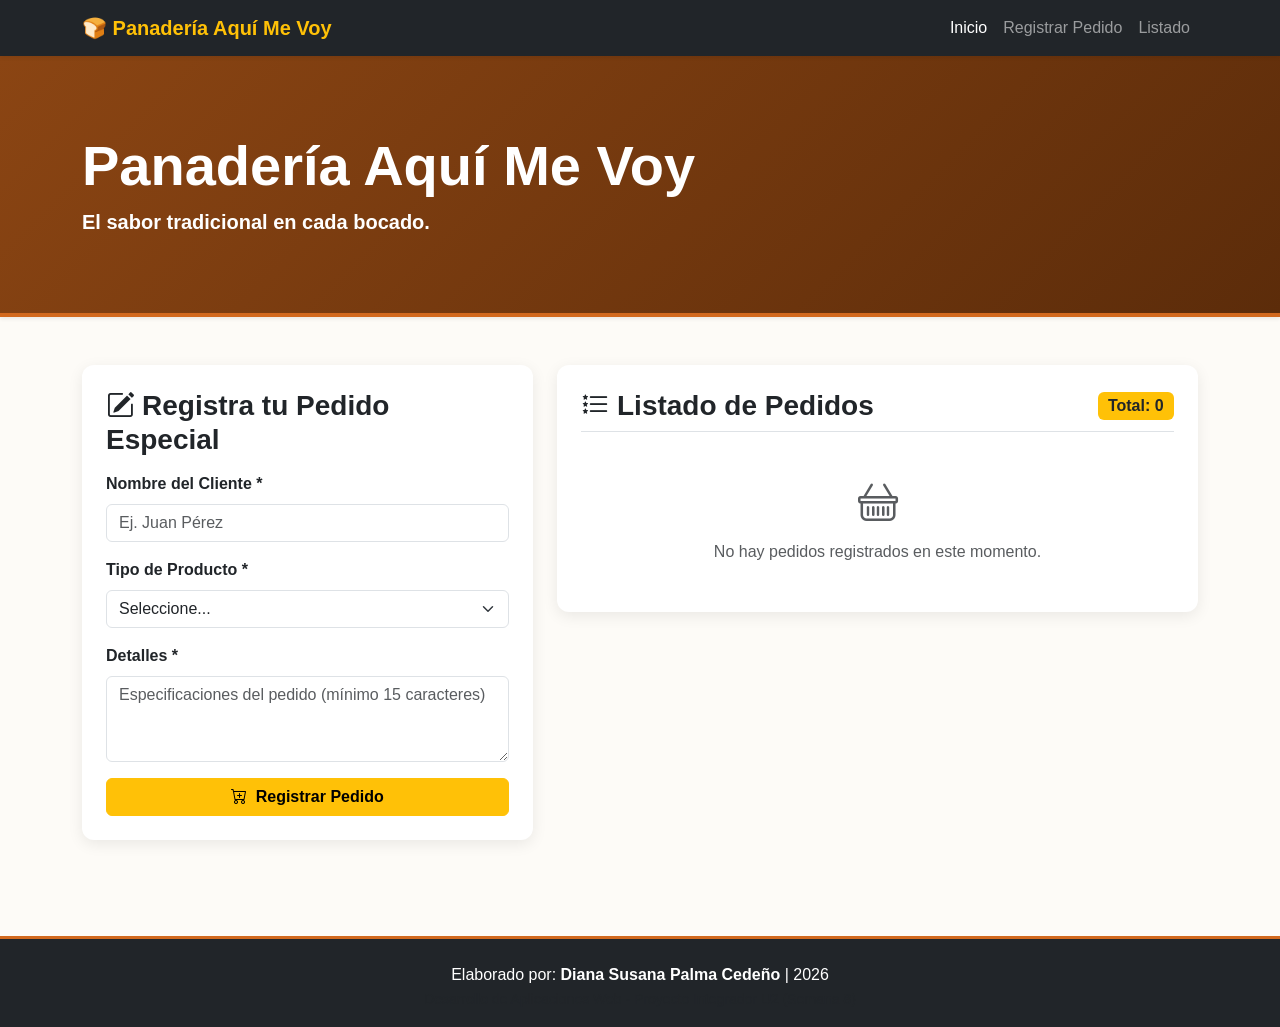
==== commit 11a1d26b: "Mejora de interfaces con Bootstrap 4/8" ====
--- a/index.html
+++ b/index.html
@@ -3,13 +3,17 @@
 <head>
     <meta charset="UTF-8">
     <meta name="viewport" content="width=device-width, initial-scale=1.0">
-    <title>Panadería Aquí Me Voy</title>
+    <title>Panadería Aquí Me Voy - Semana 8</title>
+    <!-- CDN Bootstrap 5 CSS -->
     <link href="https://cdn.jsdelivr.net/npm/bootstrap@5.3.3/dist/css/bootstrap.min.css" rel="stylesheet">
+    <!-- CDN Bootstrap Icons -->
+    <link rel="stylesheet" href="https://cdn.jsdelivr.net/npm/bootstrap-icons@1.11.3/font/bootstrap-icons.min.css">
+    <!-- CSS Personalizado -->
     <link rel="stylesheet" href="style.css">
 </head>
 <body>
 
-    <!-- INICIO: BLOQUE HEADER (Posteriormente header.html) -->
+    <!-- NAVBAR BOOTSTRAP -->
     <header class="sticky-top">
         <nav class="navbar navbar-expand-lg navbar-dark bg-dark shadow-sm">
             <div class="container">
@@ -20,74 +24,129 @@
                 <div class="collapse navbar-collapse" id="navbarNav">
                     <ul class="navbar-nav ms-auto fw-medium">
                         <li class="nav-item"><a class="nav-link active" href="#inicio">Inicio</a></li>
-                        <li class="nav-item"><a class="nav-link" href="#productos">Productos</a></li>
-                        <li class="nav-item"><a class="nav-link" href="#contacto">Contacto</a></li>
+                        <li class="nav-item"><a class="nav-link" href="#contacto">Registrar Pedido</a></li>
+                        <li class="nav-item"><a class="nav-link" href="#pedidos">Listado</a></li>
                     </ul>
                 </div>
             </div>
         </nav>
     </header>
-    <!-- FIN: BLOQUE HEADER -->
 
-    <!-- INICIO: BLOQUE CONTENIDO PRINCIPAL (Posteriormente index.html con template blocks) -->
+    <!-- CONTENIDO PRINCIPAL -->
     <main>
-        <section id="inicio" class="hero-section text-center text-md-start">
-            <div class="container">
-                <h1 class="display-4 fw-bold mb-3">Panadería Aquí Me Voy</h1>
-                <p class="lead text-warning">El sabor tradicional en cada bocado.</p>
+        <!-- HERO SECTION -->
+        <section id="inicio" class="hero-section text-center text-md-start shadow-sm mb-4">
+            <div class="container py-3">
+                <h1 class="display-4 fw-bold mb-2">Panadería Aquí Me Voy</h1>
+                <p class="lead fw-semibold mb-0">El sabor tradicional en cada bocado.</p>
             </div>
         </section>
 
+        <!-- SECCIÓN FORMULARIO Y LISTADO CON SISTEMA DE REJILLA (GRID) -->
         <section id="contacto" class="container my-5">
-            <h2 class="fw-bold mb-4">Registra tu Pedido Especial</h2>
             
+            <!-- CONTENEDOR DE ALERTAS DINÁMICAS BOOTSTRAP -->
             <div id="mensajeAlerta" class="mb-3"></div>
 
-            <form id="formPedido" class="card card-custom p-4" novalidate>
-                <div class="row g-3">
-                    <div class="col-md-6">
-                        <label class="form-label">Nombre del Cliente *</label>
-                        <input type="text" class="form-control" id="nombreCliente">
-                    </div>
-                    <div class="col-md-6">
-                        <label class="form-label">Tipo de Producto *</label>
-                        <select class="form-select" id="tipoProducto">
-                            <option value="">Seleccione...</option>
-                            <option value="Panes de Dulce">Panes de Dulce 🍩</option>
-                            <option value="Tortas Húmedas">Tortas Húmedas 🍰</option>
-                        </select>
-                    </div>
-                    <div class="col-12">
-                        <label class="form-label">Detalles *</label>
-                        <textarea class="form-control" id="detallesPedido" rows="3"></textarea>
-                    </div>
-                    <div class="col-12 text-end">
-                        <button type="submit" class="btn btn-warning">Registrar Pedido</button>
+            <div class="row g-4">
+                <!-- COLUMNA FORMULARIO DE REGISTRO -->
+                <div class="col-12 col-lg-5">
+                    <div class="card card-custom p-4">
+                        <h3 class="fw-bold mb-3 text-dark">
+                            <i class="bi bi-pencil-square me-2"></i>Registra tu Pedido Especial
+                        </h3>
+                        <form id="formPedido" novalidate>
+                            <div class="mb-3">
+                                <label for="nombreCliente" class="form-label fw-semibold">Nombre del Cliente *</label>
+                                <input type="text" class="form-control" id="nombreCliente" placeholder="Ej. Juan Pérez">
+                                <div class="invalid-feedback">El nombre debe tener al menos 5 caracteres.</div>
+                            </div>
+
+                            <div class="mb-3">
+                                <label for="tipoProducto" class="form-label fw-semibold">Tipo de Producto *</label>
+                                <select class="form-select" id="tipoProducto">
+                                    <option value="">Seleccione...</option>
+                                    <option value="Panes de Dulce">Panes de Dulce 🍩</option>
+                                    <option value="Tortas Húmedas">Tortas Húmedas 🍰</option>
+                                    <option value="Pan Salado">Pan Salado 🥖</option>
+                                </select>
+                                <div class="invalid-feedback">Seleccione un tipo de producto.</div>
+                            </div>
+
+                            <div class="mb-3">
+                                <label for="detallesPedido" class="form-label fw-semibold">Detalles *</label>
+                                <textarea class="form-control" id="detallesPedido" rows="3" placeholder="Especificaciones del pedido (mínimo 15 caracteres)"></textarea>
+                                <div class="invalid-feedback">Los detalles deben contener al menos 15 caracteres.</div>
+                            </div>
+
+                            <div class="d-grid">
+                                <button type="submit" class="btn btn-warning fw-bold" id="btnGuardar">
+                                    <i class="bi bi-cart-plus me-1"></i> Registrar Pedido
+                                </button>
+                            </div>
+                        </form>
                     </div>
                 </div>
-            </form>
 
-            <div class="mt-4">
-                <div class="alert alert-info d-flex justify-content-between">
-                    <span>📋 Listado de Pedidos</span>
-                    <span>Total: <span id="totalRegistros" class="fw-bold">0</span></span>
+                <!-- COLUMNA LISTADO DE PEDIDOS (CARDS / TABLA) -->
+                <div class="col-12 col-lg-7" id="pedidos">
+                    <div class="card card-custom p-4">
+                        <div class="d-flex justify-content-between align-items-center mb-3 pb-2 border-bottom">
+                            <h3 class="fw-bold mb-0 text-dark">
+                                <i class="bi bi-list-stars me-2"></i>Listado de Pedidos
+                            </h3>
+                            <span class="badge bg-warning text-dark fs-6">Total: <span id="totalRegistros">0</span></span>
+                        </div>
+                        
+                        <!-- SPINNER BOOTSTRAP DE CARGA SIMULADA -->
+                        <div id="spinnerContainer" class="text-center py-4 d-none">
+                            <div class="spinner-border text-warning" role="status">
+                                <span class="visually-hidden">Procesando...</span>
+                            </div>
+                            <p class="text-muted mt-2 small fw-semibold">Procesando y guardando pedido...</p>
+                        </div>
+
+                        <!-- CONTENIDO DINÁMICO RENDERIZADO POR JS -->
+                        <div id="listaRegistros" class="row g-3">
+                            <!-- Tarjetas generadas dinámicamente -->
+                        </div>
+                    </div>
                 </div>
-                <!-- CONTENIDO DINÁMICO RENDERIZADO POR JS -->
-                <div id="listaRegistros" class="row g-3"></div>
             </div>
         </section>
     </main>
-    <!-- FIN: BLOQUE CONTENIDO PRINCIPAL -->
 
-    <!-- INICIO: BLOQUE FOOTER (Posteriormente footer.html) -->
+    <!-- MODAL BOOTSTRAP PARA VER DETALLE COMPLETO -->
+    <div class="modal fade" id="modalDetalle" tabindex="-1" aria-labelledby="modalDetalleLabel" aria-hidden="true">
+        <div class="modal-dialog modal-dialog-centered">
+            <div class="modal-content">
+                <div class="modal-header bg-dark text-warning">
+                    <h5 class="modal-title fw-bold" id="modalDetalleLabel">
+                        <i class="bi bi-receipt me-2"></i>Detalle del Pedido
+                    </h5>
+                    <button type="button" class="btn-close btn-close-white" data-bs-dismiss="modal" aria-label="Cerrar"></button>
+                </div>
+                <div class="modal-body" id="contenidoModal">
+                    <!-- Inyección dinámica desde script.js -->
+                </div>
+                <div class="modal-footer">
+                    <button type="button" class="btn btn-secondary" data-bs-dismiss="modal">Cerrar</button>
+                </div>
+            </div>
+        </div>
+    </div>
+
+    <!-- FOOTER -->
     <footer class="bg-dark text-white pt-4 pb-3 mt-5">
         <div class="container text-center">
-            <p>Elaborado por: <strong>Diana Susana Palma Cedeño</strong> | 2026</p>
+            <p class="mb-0">Elaborado por: <strong>Diana Susana Palma Cedeño</strong> | 2026</p>
+            <small class="text-muted">Desarrollo de Aplicaciones Web - Proyecto Integrador U2 (Semana 8)</small>
         </div>
     </footer>
-    <!-- FIN: BLOQUE FOOTER -->
 
+    <!-- CDN Bootstrap JS Bundle -->
     <script src="https://cdn.jsdelivr.net/npm/bootstrap@5.3.3/dist/js/bootstrap.bundle.min.js"></script>
+    <!-- JavaScript del Proyecto -->
     <script src="script.js"></script>
 </body>
 </html>
--- a/style.css
+++ b/style.css
@@ -11,13 +11,21 @@
     background-color: #fdfbf7;
     color: #4a3b32;
     scroll-behavior: smooth;
+    min-height: 100vh;
+    display: flex;
+    flex-direction: column;
+}
+
+main {
+    flex: 1;
 }
 
 /* Hero Section */
 .hero-section {
     background: linear-gradient(135deg, #8B4513 0%, #5c2c0a 100%);
     color: #fff;
-    padding: 80px 0;
+    padding: 60px 0;
+    border-bottom: 4px solid var(--accent-color);
 }
 
 /* Tarjetas de productos personalizadas */
@@ -29,9 +37,10 @@
     background-color: #ffffff;
 }
 
-.card-custom:hover {
+.card-custom:hover,
+#listaRegistros .card:hover {
     transform: translateY(-5px);
-    box-shadow: 0 8px 25px rgba(139, 69, 19, 0.15);
+    box-shadow: 0 8px 25px rgba(139, 69, 19, 0.15) !important;
 }
 
 /* Panel Lateral Aside */
@@ -64,10 +73,31 @@
     transition: border-color 0.2s ease-in-out, box-shadow 0.2s ease-in-out;
 }
 
+.form-control:focus, 
+.form-select:focus {
+    border-color: var(--accent-color);
+    box-shadow: 0 0 0 0.25rem rgba(210, 105, 30, 0.25);
+}
+
+.invalid-feedback {
+    font-size: 0.85rem;
+    font-weight: 500;
+}
+
+.modal-content {
+    border-radius: 12px;
+    overflow: hidden;
+    border: none;
+}
+
+footer {
+    border-top: 3px solid var(--accent-color);
+}
+
 /* Media Query para responsividad en pantallas pequeñas */
 @media (max-width: 768px) {
     .hero-section {
-        padding: 50px 0;
+        padding: 40px 0;
         text-align: center;
     }
     .aside-panel {
